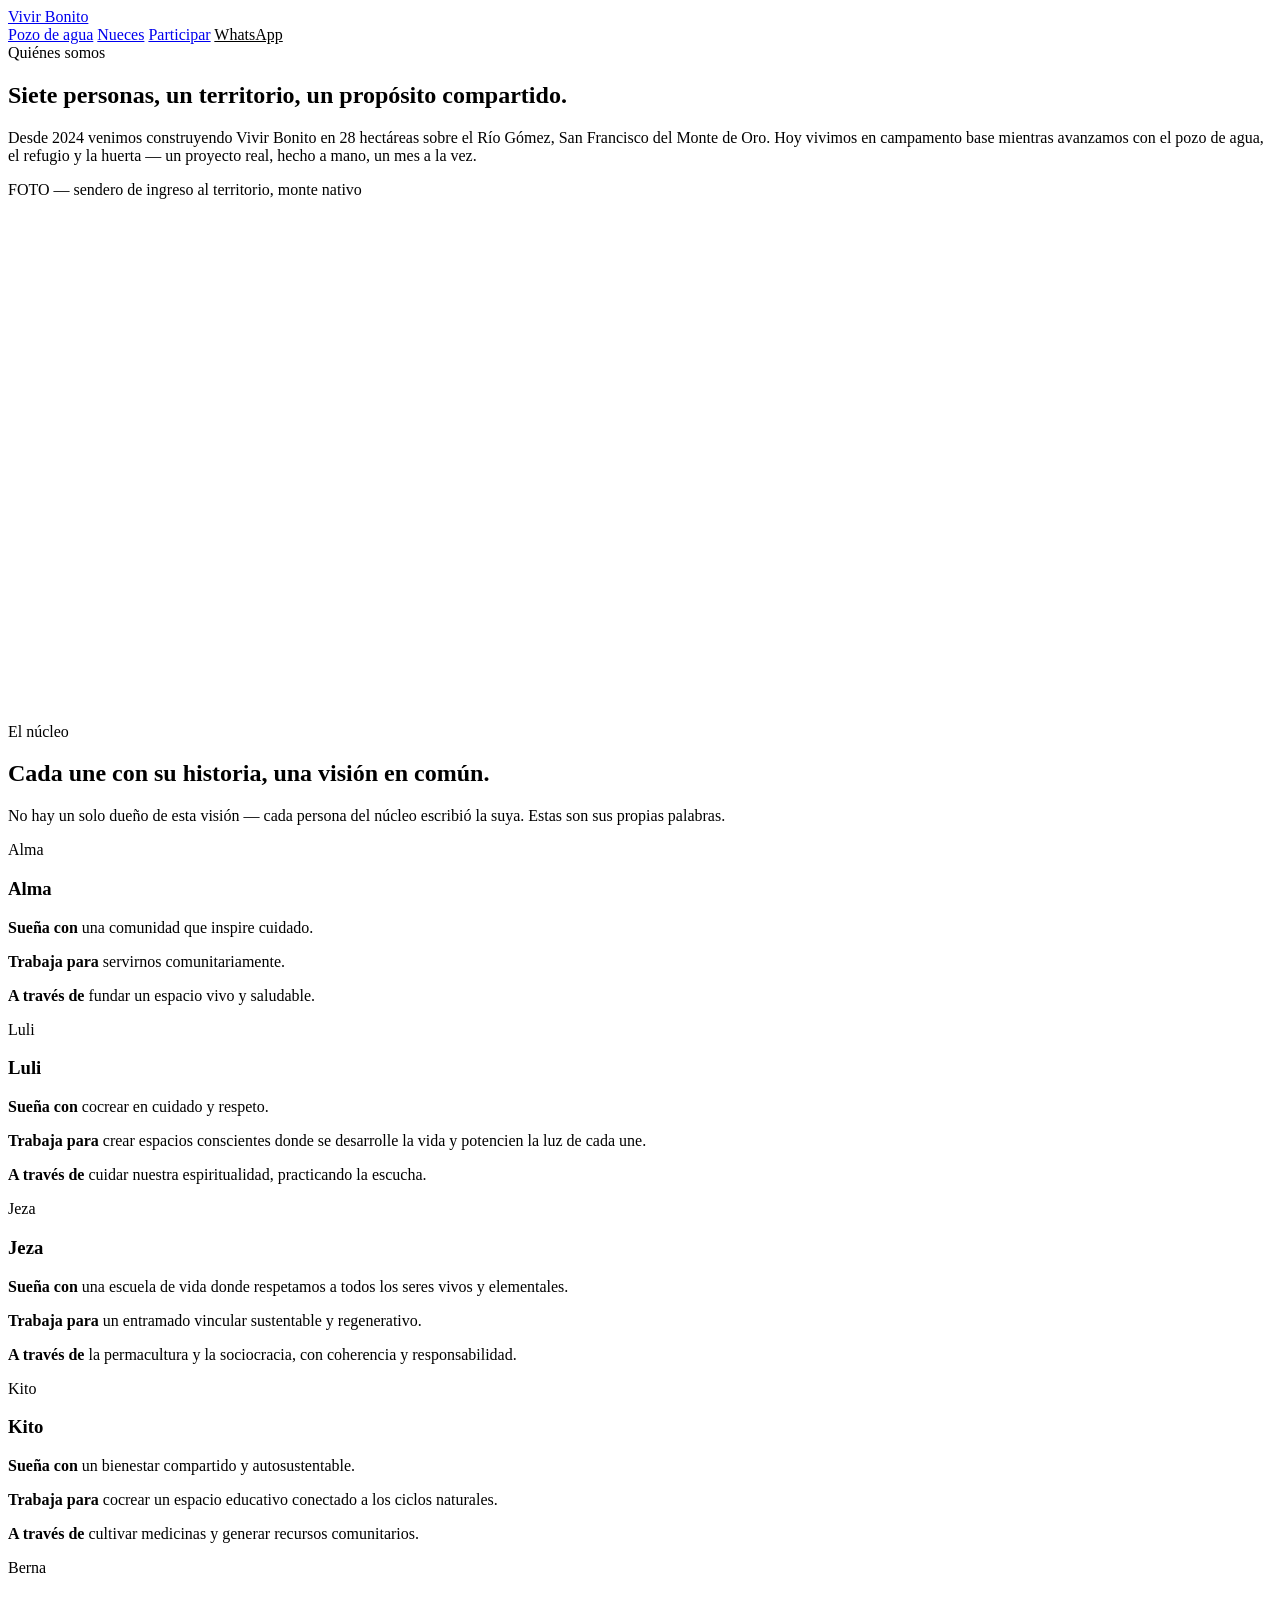
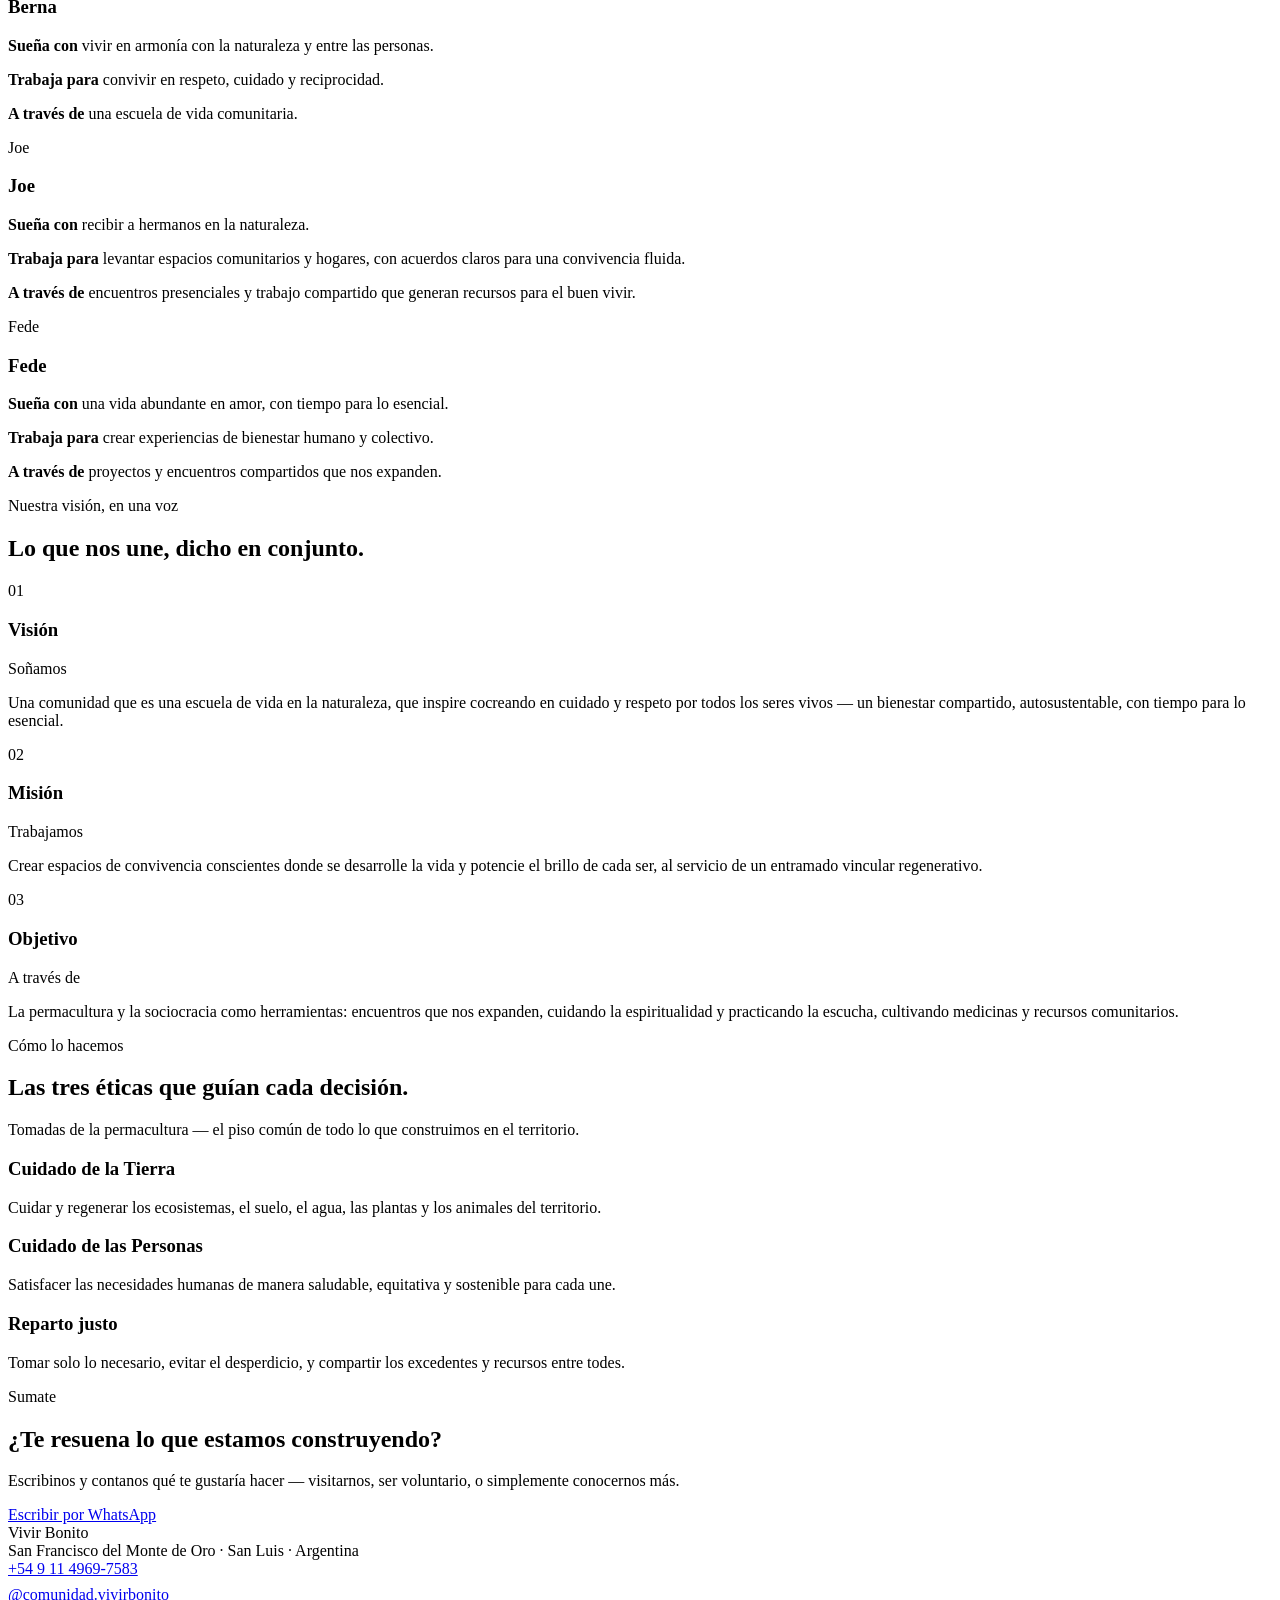
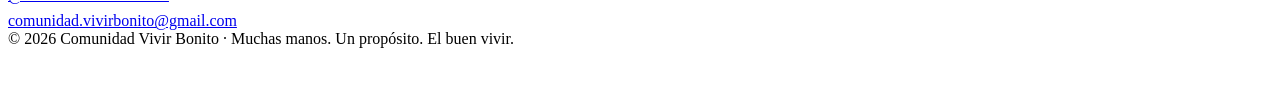
==== quienes-somos.html @ 7908ccd3 "Add files via upload" ====
<!DOCTYPE html>
<html lang="es">
<head>
<meta charset="UTF-8">
<meta name="viewport" content="width=device-width, initial-scale=1.0">
<title>Quiénes somos — Vivir Bonito</title>
<meta name="description" content="Siete personas construyendo Vivir Bonito desde 2024 en 28 hectáreas sobre el Río Gómez, San Luis. Conocé la historia, la ética y a cada une de los fundadores.">
<link rel="preconnect" href="https://fonts.googleapis.com">
<link rel="preconnect" href="https://fonts.gstatic.com" crossorigin>
<link href="https://fonts.googleapis.com/css2?family=Fraunces:ital,wght@0,400;0,500;0,600;1,400&family=Karla:wght@400;500;700&display=swap" rel="stylesheet">
<link rel="stylesheet" href="styles.css">
</head>
<body>

<header id="site-header" class="solid">
  <div class="wrap">
    <a href="index.html" class="logo">Vivir Bonito</a>
    <nav>
      <a href="index.html#pozo" class="nav-link-text">Pozo de agua</a>
      <a href="index.html#nueces" class="nav-link-text">Nueces</a>
      <a href="index.html#comunidad" class="nav-link-text">Participar</a>
      <a href="https://wa.me/5491149697583?text=Hola%2C%20quiero%20conocer%20m%C3%A1s%20sobre%20Vivir%20Bonito" target="_blank" rel="noopener" class="btn btn-outline" style="color:var(--brown-deep);border-color:var(--brown-deep);">WhatsApp</a>
    </nav>
  </div>
</header>

<section class="subhero">
  <div class="wrap">
    <span class="section-eyebrow">Quiénes somos</span>
    <h1>Siete personas, un territorio, un propósito compartido.</h1>
    <p class="lead">Desde 2024 venimos construyendo Vivir Bonito en 28 hectáreas sobre el Río Gómez, San Francisco del Monte de Oro. Hoy vivimos en campamento base mientras avanzamos con el pozo de agua, el refugio y la huerta — un proyecto real, hecho a mano, un mes a la vez.</p>
  </div>
</section>

<section>
  <div class="wrap">
    <div class="photo-slot reveal" style="aspect-ratio:21/9;margin-bottom:0;">
      <span class="photo-tag">FOTO — sendero de ingreso al territorio, monte nativo</span>
    </div>
  </div>
</section>

<section id="fundadores">
  <div class="wrap">
    <div class="section-head reveal">
      <span class="section-eyebrow">El núcleo</span>
      <h2>Cada une con su historia, una visión en común.</h2>
      <p>No hay un solo dueño de esta visión — cada persona del núcleo escribió la suya. Estas son sus propias palabras.</p>
    </div>
    <div class="founder-grid">
      <div class="founder-card reveal">
        <div class="founder-photo photo-slot" style="position:relative;"><span class="photo-tag">Alma</span></div>
        <div>
          <h3>Alma</h3>
          <p class="vmo"><b>Sueña con</b> una comunidad que inspire cuidado.</p>
          <p class="vmo"><b>Trabaja para</b> servirnos comunitariamente.</p>
          <p class="vmo"><b>A través de</b> fundar un espacio vivo y saludable.</p>
        </div>
      </div>
      <div class="founder-card reveal">
        <div class="founder-photo photo-slot" style="position:relative;"><span class="photo-tag">Luli</span></div>
        <div>
          <h3>Luli</h3>
          <p class="vmo"><b>Sueña con</b> cocrear en cuidado y respeto.</p>
          <p class="vmo"><b>Trabaja para</b> crear espacios conscientes donde se desarrolle la vida y potencien la luz de cada une.</p>
          <p class="vmo"><b>A través de</b> cuidar nuestra espiritualidad, practicando la escucha.</p>
        </div>
      </div>
      <div class="founder-card reveal">
        <div class="founder-photo photo-slot" style="position:relative;"><span class="photo-tag">Jeza</span></div>
        <div>
          <h3>Jeza</h3>
          <p class="vmo"><b>Sueña con</b> una escuela de vida donde respetamos a todos los seres vivos y elementales.</p>
          <p class="vmo"><b>Trabaja para</b> un entramado vincular sustentable y regenerativo.</p>
          <p class="vmo"><b>A través de</b> la permacultura y la sociocracia, con coherencia y responsabilidad.</p>
        </div>
      </div>
      <div class="founder-card reveal">
        <div class="founder-photo photo-slot" style="position:relative;"><span class="photo-tag">Kito</span></div>
        <div>
          <h3>Kito</h3>
          <p class="vmo"><b>Sueña con</b> un bienestar compartido y autosustentable.</p>
          <p class="vmo"><b>Trabaja para</b> cocrear un espacio educativo conectado a los ciclos naturales.</p>
          <p class="vmo"><b>A través de</b> cultivar medicinas y generar recursos comunitarios.</p>
        </div>
      </div>
      <div class="founder-card reveal">
        <div class="founder-photo photo-slot" style="position:relative;"><span class="photo-tag">Berna</span></div>
        <div>
          <h3>Berna</h3>
          <p class="vmo"><b>Sueña con</b> vivir en armonía con la naturaleza y entre las personas.</p>
          <p class="vmo"><b>Trabaja para</b> convivir en respeto, cuidado y reciprocidad.</p>
          <p class="vmo"><b>A través de</b> una escuela de vida comunitaria.</p>
        </div>
      </div>
      <div class="founder-card reveal">
        <div class="founder-photo photo-slot" style="position:relative;"><span class="photo-tag">Joe</span></div>
        <div>
          <h3>Joe</h3>
          <p class="vmo"><b>Sueña con</b> recibir a hermanos en la naturaleza.</p>
          <p class="vmo"><b>Trabaja para</b> levantar espacios comunitarios y hogares, con acuerdos claros para una convivencia fluida.</p>
          <p class="vmo"><b>A través de</b> encuentros presenciales y trabajo compartido que generan recursos para el buen vivir.</p>
        </div>
      </div>
      <div class="founder-card reveal">
        <div class="founder-photo photo-slot" style="position:relative;"><span class="photo-tag">Fede</span></div>
        <div>
          <h3>Fede</h3>
          <p class="vmo"><b>Sueña con</b> una vida abundante en amor, con tiempo para lo esencial.</p>
          <p class="vmo"><b>Trabaja para</b> crear experiencias de bienestar humano y colectivo.</p>
          <p class="vmo"><b>A través de</b> proyectos y encuentros compartidos que nos expanden.</p>
        </div>
      </div>
    </div>
  </div>
</section>

<section style="background:var(--cream-2);">
  <div class="wrap">
    <div class="section-head reveal">
      <span class="section-eyebrow">Nuestra visión, en una voz</span>
      <h2>Lo que nos une, dicho en conjunto.</h2>
    </div>
    <div class="trio-grid">
      <div class="trio-item reveal">
        <span class="num">01</span>
        <h3>Visión</h3>
        <span class="keyword">Soñamos</span>
        <p>Una comunidad que es una escuela de vida en la naturaleza, que inspire cocreando en cuidado y respeto por todos los seres vivos — un bienestar compartido, autosustentable, con tiempo para lo esencial.</p>
      </div>
      <div class="trio-item reveal">
        <span class="num">02</span>
        <h3>Misión</h3>
        <span class="keyword">Trabajamos</span>
        <p>Crear espacios de convivencia conscientes donde se desarrolle la vida y potencie el brillo de cada ser, al servicio de un entramado vincular regenerativo.</p>
      </div>
      <div class="trio-item reveal">
        <span class="num">03</span>
        <h3>Objetivo</h3>
        <span class="keyword">A través de</span>
        <p>La permacultura y la sociocracia como herramientas: encuentros que nos expanden, cuidando la espiritualidad y practicando la escucha, cultivando medicinas y recursos comunitarios.</p>
      </div>
    </div>
  </div>
</section>

<section id="etica">
  <div class="wrap">
    <div class="section-head reveal">
      <span class="section-eyebrow">Cómo lo hacemos</span>
      <h2>Las tres éticas que guían cada decisión.</h2>
      <p>Tomadas de la permacultura — el piso común de todo lo que construimos en el territorio.</p>
    </div>
    <div class="ethics-grid">
      <div class="ethics-card reveal">
        <h3>Cuidado de la Tierra</h3>
        <p>Cuidar y regenerar los ecosistemas, el suelo, el agua, las plantas y los animales del territorio.</p>
      </div>
      <div class="ethics-card reveal">
        <h3>Cuidado de las Personas</h3>
        <p>Satisfacer las necesidades humanas de manera saludable, equitativa y sostenible para cada une.</p>
      </div>
      <div class="ethics-card reveal">
        <h3>Reparto justo</h3>
        <p>Tomar solo lo necesario, evitar el desperdicio, y compartir los excedentes y recursos entre todes.</p>
      </div>
    </div>
  </div>
</section>

<section class="participar">
  <div class="wrap">
    <div class="section-head reveal">
      <span class="section-eyebrow">Sumate</span>
      <h2>¿Te resuena lo que estamos construyendo?</h2>
      <p>Escribinos y contanos qué te gustaría hacer — visitarnos, ser voluntario, o simplemente conocernos más.</p>
    </div>
    <a href="https://wa.me/5491149697583?text=Hola%2C%20le%C3%AD%20sobre%20Vivir%20Bonito%20y%20quiero%20conocer%20m%C3%A1s" target="_blank" rel="noopener" class="btn btn-sol reveal">Escribir por WhatsApp</a>
  </div>
</section>

<footer>
  <div class="wrap">
    <div class="foot-grid">
      <div>
        <div class="foot-logo">Vivir Bonito</div>
        <div>San Francisco del Monte de Oro · San Luis · Argentina</div>
      </div>
      <div style="display:flex;flex-direction:column;gap:8px;">
        <a href="https://wa.me/5491149697583" target="_blank" rel="noopener">+54 9 11 4969-7583</a>
        <a href="https://www.instagram.com/comunidad.vivirbonito/" target="_blank" rel="noopener">@comunidad.vivirbonito</a>
        <a href="mailto:comunidad.vivirbonito@gmail.com">comunidad.vivirbonito@gmail.com</a>
      </div>
    </div>
    <div class="foot-bottom">© 2026 Comunidad Vivir Bonito · Muchas manos. Un propósito. El buen vivir.</div>
  </div>
</footer>

<a class="wa-float" href="https://wa.me/5491149697583?text=Hola%2C%20quiero%20conocer%20m%C3%A1s%20sobre%20Vivir%20Bonito" target="_blank" rel="noopener" aria-label="Escribir por WhatsApp">
  <svg width="28" height="28" viewBox="0 0 24 24" fill="#fff"><path d="M12 2a10 10 0 0 0-8.6 15.1L2 22l5.1-1.3A10 10 0 1 0 12 2Zm5.4 14.1c-.2.6-1.3 1.2-1.8 1.2-.5.1-1 .2-3.4-.7-2.9-1.1-4.7-4-4.9-4.2-.1-.2-1.1-1.5-1.1-2.9s.7-2 1-2.3c.2-.3.5-.3.7-.3h.5c.2 0 .4 0 .6.5l.9 2.1c.1.2.1.4 0 .6l-.4.6-.5.5c-.1.1-.3.3-.1.6.2.3.8 1.3 1.7 2.1 1.2 1.1 2.2 1.4 2.5 1.5.3.1.5.1.7-.1l1-1.2c.2-.3.4-.2.7-.1l2.1 1c.3.1.5.2.6.3 0 .1 0 .7-.2 1.3Z"/></svg>
</a>

<script>
  const revealEls = document.querySelectorAll('.reveal');
  const io = new IntersectionObserver((entries) => {
    entries.forEach((entry, i) => {
      if (entry.isIntersecting) {
        setTimeout(() => entry.target.classList.add('in'), i * 60);
        io.unobserve(entry.target);
      }
    });
  }, { threshold: 0.15 });
  revealEls.forEach(el => io.observe(el));
</script>

</body>
</html>
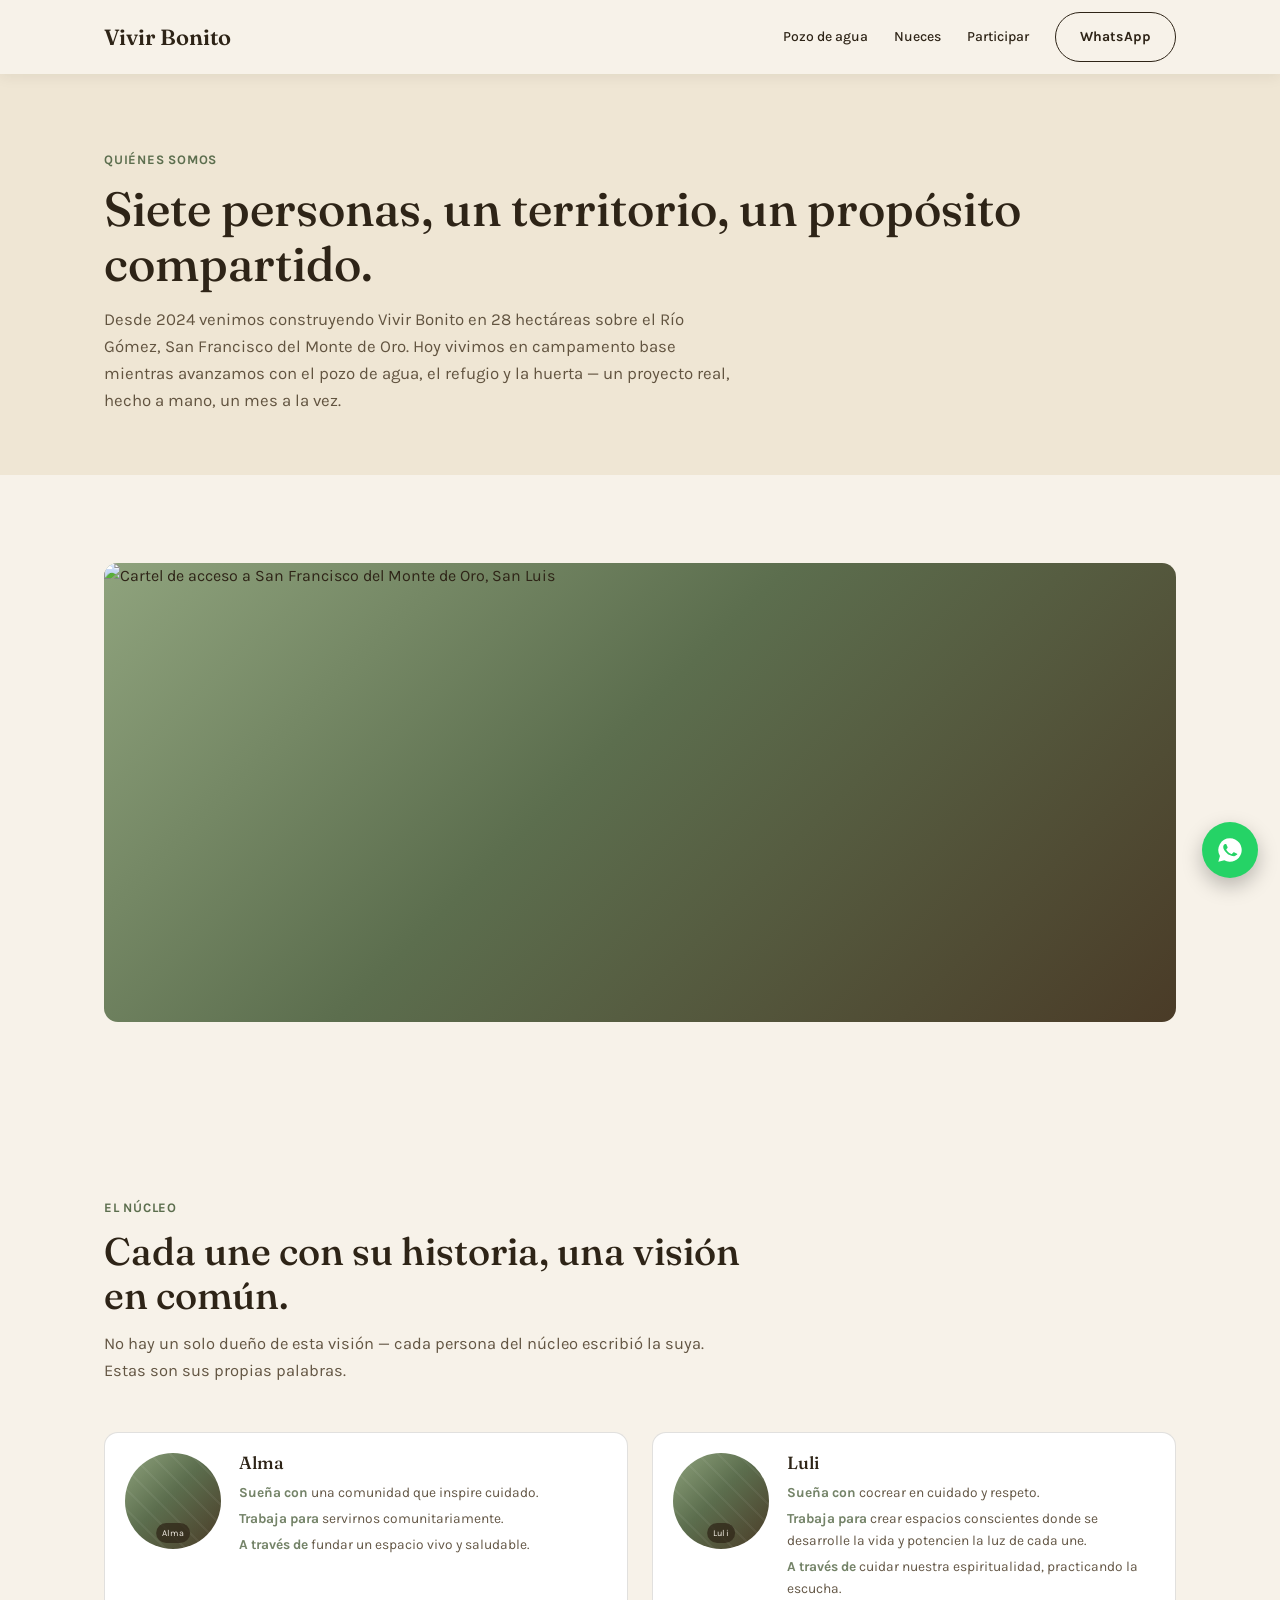
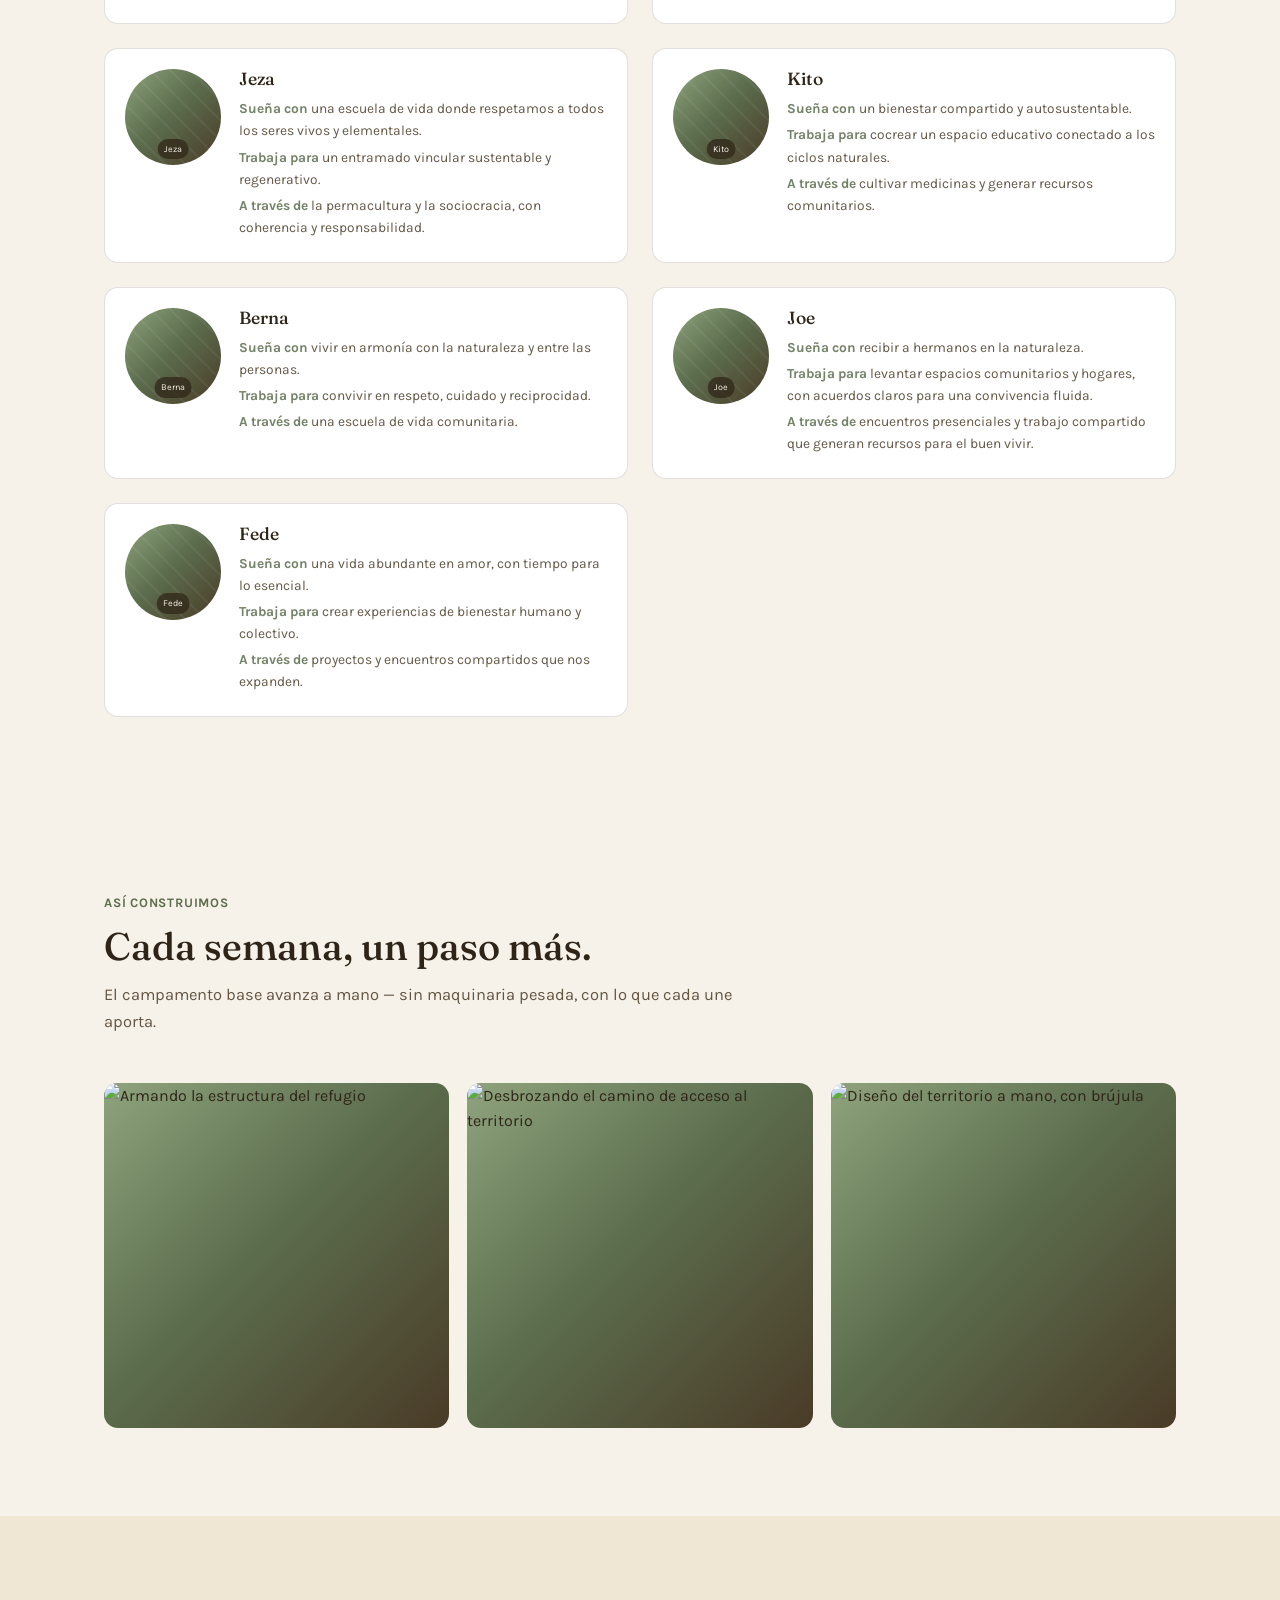
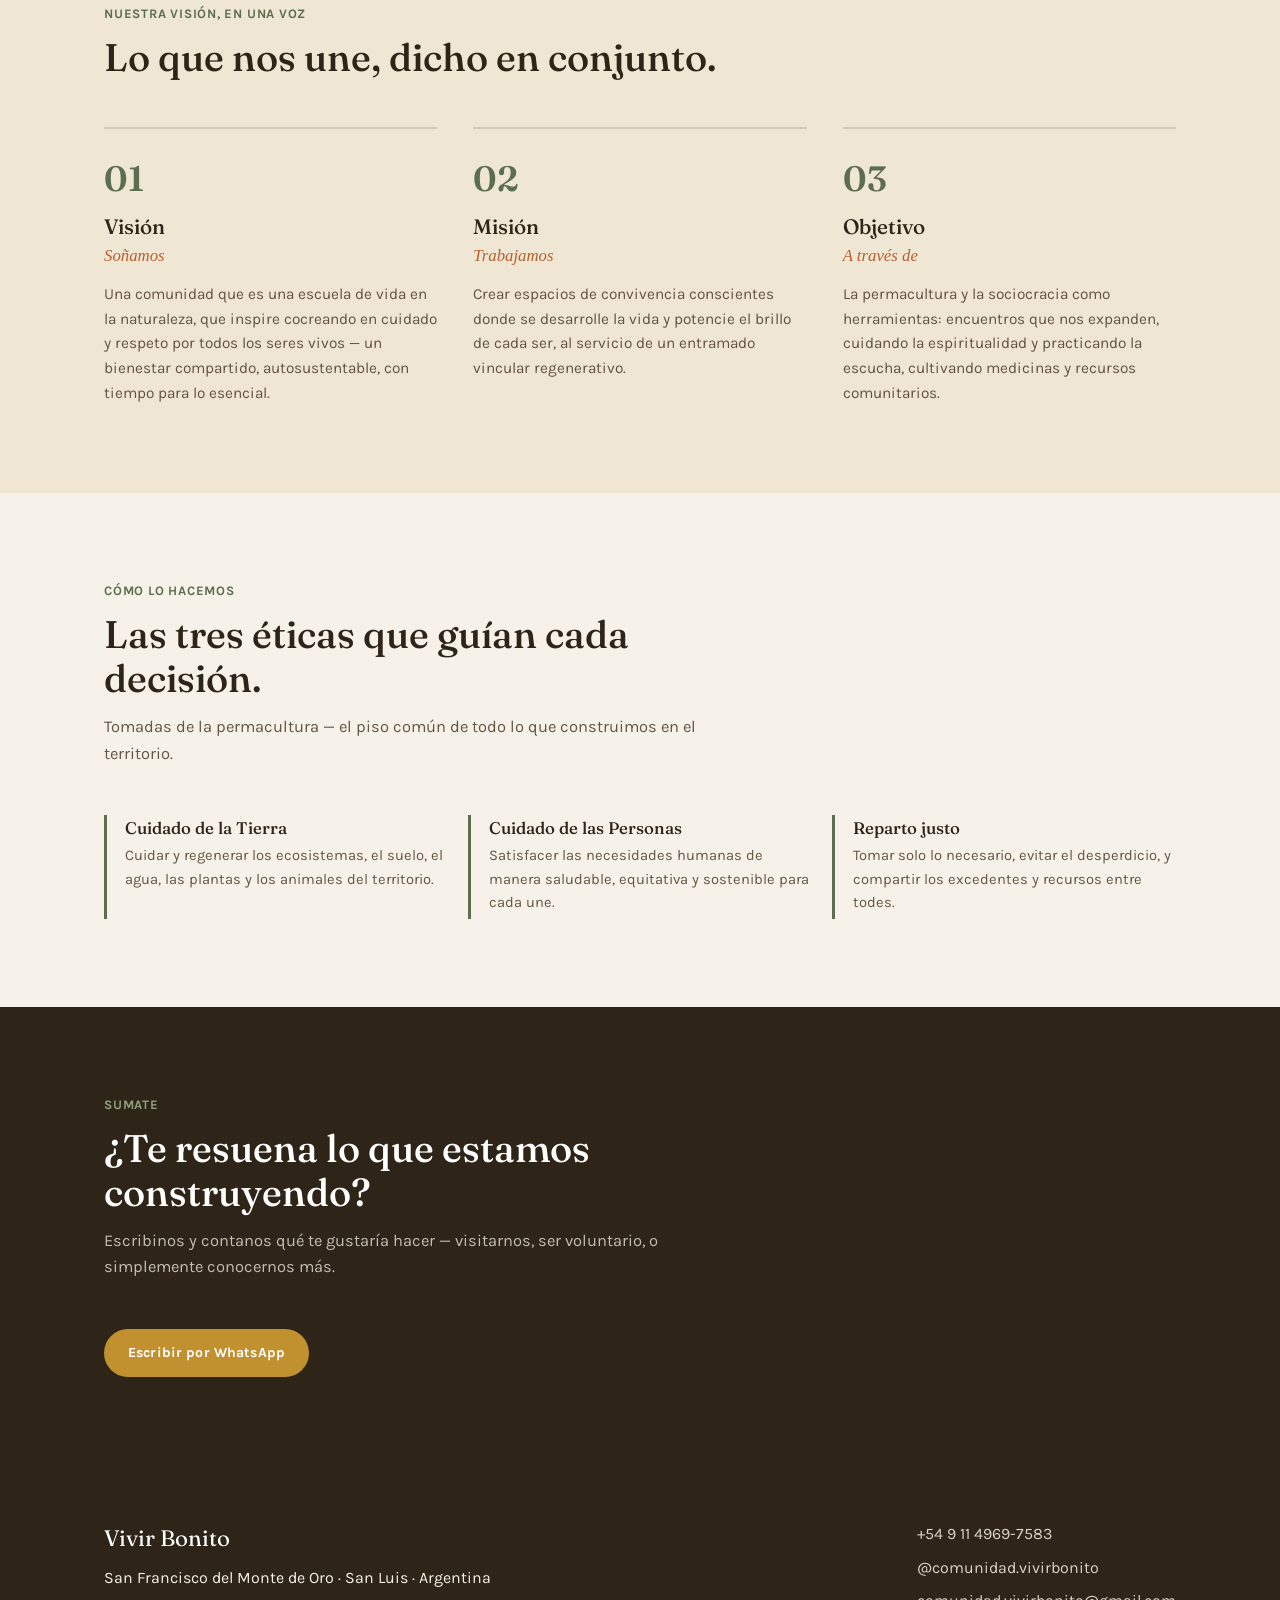
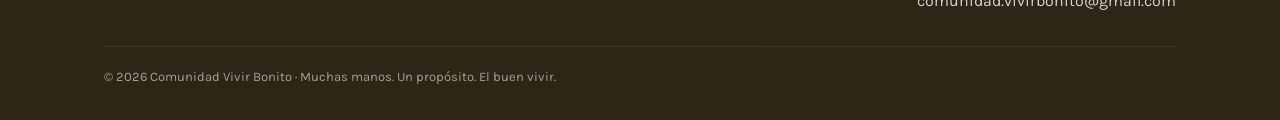
==== commit 2ec574f3: "Add files via upload" ====
--- a/quienes-somos.html
+++ b/quienes-somos.html
@@ -34,8 +34,8 @@
 
 <section>
   <div class="wrap">
-    <div class="photo-slot reveal" style="aspect-ratio:21/9;margin-bottom:0;">
-      <span class="photo-tag">FOTO — sendero de ingreso al territorio, monte nativo</span>
+    <div class="photo-slot filled reveal" style="aspect-ratio:21/9;margin-bottom:0;">
+      <img src="https://res.cloudinary.com/rexsyexh/image/upload/f_auto,q_auto,w_1600/v1786999591/1772241876231_fo9xnv.jpg" alt="Cartel de acceso a San Francisco del Monte de Oro, San Luis">
     </div>
   </div>
 </section>
@@ -111,6 +111,21 @@
           <p class="vmo"><b>A través de</b> proyectos y encuentros compartidos que nos expanden.</p>
         </div>
       </div>
+    </div>
+  </div>
+</section>
+
+<section>
+  <div class="wrap">
+    <div class="section-head reveal">
+      <span class="section-eyebrow">Así construimos</span>
+      <h2>Cada semana, un paso más.</h2>
+      <p>El campamento base avanza a mano — sin maquinaria pesada, con lo que cada une aporta.</p>
+    </div>
+    <div class="galeria-grid">
+      <div class="photo-slot filled reveal"><img src="https://res.cloudinary.com/rexsyexh/image/upload/f_auto,q_auto,w_700/v1786999589/IMG_9527_ntevwc.heic" alt="Armando la estructura del refugio"></div>
+      <div class="photo-slot filled reveal"><img src="https://res.cloudinary.com/rexsyexh/image/upload/f_auto,q_auto,w_700/v1786999606/IMG_9747_afukws.heic" alt="Desbrozando el camino de acceso al territorio"></div>
+      <div class="photo-slot filled reveal"><img src="https://res.cloudinary.com/rexsyexh/image/upload/f_auto,q_auto,w_700/v1786999586/1772241535528_xmih4l.jpg" alt="Diseño del territorio a mano, con brújula"></div>
     </div>
   </div>
 </section>
--- a/styles.css
+++ b/styles.css
@@ -0,0 +1,247 @@
+:root{
+  --cream:#F7F2E9;
+  --cream-2:#EFE6D4;
+  --brown-deep:#2E2417;
+  --brown:#4A3B27;
+  --sage:#5C6E4E;
+  --sage-light:#8FA37D;
+  --gold:#C1902F;
+  --terracota:#B5622F;
+  --water:#3E7C8C;
+  --line:rgba(46,36,23,0.14);
+  --radius:14px;
+  --shadow:0 12px 30px rgba(46,36,23,0.12);
+  --ease:cubic-bezier(.22,.61,.36,1);
+}
+*{box-sizing:border-box;margin:0;padding:0;}
+html{scroll-behavior:smooth;}
+body{
+  font-family:'Karla',sans-serif;
+  color:var(--brown-deep);
+  background:var(--cream);
+  line-height:1.6;
+  font-size:16px;
+  -webkit-font-smoothing:antialiased;
+  overflow-x:hidden;
+}
+h1,h2,h3,.display{font-family:'Fraunces',serif;font-weight:500;line-height:1.15;color:var(--brown-deep);}
+a{color:inherit;text-decoration:none;}
+img{max-width:100%;display:block;}
+.wrap{max-width:1120px;margin:0 auto;padding:0 24px;}
+section{padding:88px 0;}
+@media(max-width:640px){section{padding:56px 0;}}
+
+/* placeholders de foto — reemplazar por <img> real de Cloudinary cuando lleguen las fotos */
+.photo-slot{
+  position:relative;
+  border-radius:var(--radius);
+  overflow:hidden;
+  background:linear-gradient(135deg,#8FA37D 0%,#5C6E4E 45%,#4A3B27 100%);
+  display:flex;align-items:flex-end;
+}
+.photo-slot::before{
+  content:"";position:absolute;inset:0;
+  background:repeating-linear-gradient(45deg,rgba(255,255,255,0.05) 0 2px,transparent 2px 14px);
+}
+.photo-tag{
+  position:relative;margin:14px;padding:6px 12px;
+  background:rgba(46,36,23,0.72);color:var(--cream);
+  font-size:12px;font-family:'Karla',sans-serif;letter-spacing:.02em;
+  border-radius:999px;
+}
+.photo-slot.filled::before{display:none;}
+.photo-slot img{position:absolute;inset:0;width:100%;height:100%;object-fit:cover;}
+
+/* nav */
+header{
+  position:fixed;top:0;left:0;right:0;z-index:100;
+  padding:18px 0;
+  background:linear-gradient(to bottom, rgba(46,36,23,0.55), transparent);
+  transition:background .3s var(--ease),padding .3s var(--ease);
+}
+header.scrolled,header.solid{background:var(--cream);box-shadow:0 2px 14px rgba(46,36,23,0.08);padding:12px 0;}
+header .wrap{display:flex;align-items:center;justify-content:space-between;}
+.logo{font-family:'Fraunces',serif;font-size:22px;font-weight:600;color:#fff;transition:color .3s;}
+header.scrolled .logo,header.solid .logo{color:var(--brown-deep);}
+nav{display:flex;gap:26px;align-items:center;}
+nav a{font-size:14px;font-weight:500;color:#fff;transition:color .3s,opacity .2s;}
+header.scrolled nav a,header.solid nav a{color:var(--brown-deep);}
+nav a:hover{opacity:.7;}
+@media(max-width:820px){nav a.nav-link-text{display:none;}}
+.btn{
+  display:inline-flex;align-items:center;gap:8px;
+  padding:13px 24px;border-radius:999px;
+  font-size:14px;font-weight:700;letter-spacing:.01em;
+  transition:transform .2s var(--ease),box-shadow .2s var(--ease);
+  min-height:44px;
+}
+.btn:hover{transform:translateY(-2px);box-shadow:0 8px 18px rgba(46,36,23,0.18);}
+.btn:active{transform:translateY(0);}
+.btn-sol{background:var(--gold);color:#fff;}
+.btn-agua{background:var(--water);color:#fff;}
+.btn-outline{background:transparent;border:1.5px solid currentColor;}
+.btn-outline-light{color:#fff;}
+header.scrolled .btn-outline-light,header.solid .btn-outline-light{color:var(--brown-deep);}
+.btn-sm{padding:10px 18px;font-size:13px;min-height:38px;}
+
+/* hero (home, full-bleed) */
+.hero{min-height:92vh;position:relative;display:flex;align-items:flex-end;padding-bottom:64px;}
+.hero .photo-slot{position:absolute;inset:0;border-radius:0;}
+.hero .photo-slot::after{
+  content:"";position:absolute;inset:0;
+  background:linear-gradient(to top, rgba(20,16,10,0.8) 0%, rgba(20,16,10,0.4) 45%, rgba(20,16,10,0.28) 100%);
+}
+.hero-content{position:relative;z-index:2;color:#fff;max-width:700px;}
+.eyebrow{
+  display:inline-flex;align-items:center;gap:8px;
+  font-size:13px;font-weight:700;letter-spacing:.05em;text-transform:uppercase;
+  background:rgba(255,255,255,0.14);backdrop-filter:blur(6px);
+  padding:8px 16px;border-radius:999px;margin-bottom:22px;
+}
+.eyebrow .dot{width:7px;height:7px;border-radius:50%;background:var(--sage-light);animation:pulse 2s ease-in-out infinite;}
+@keyframes pulse{0%,100%{opacity:1;}50%{opacity:.35;}}
+@media(prefers-reduced-motion:reduce){.eyebrow .dot{animation:none;}}
+.hero h1{font-size:clamp(2.2rem,5vw,3.6rem);margin-bottom:18px;}
+.hero p.lead{font-size:clamp(1rem,1.6vw,1.2rem);opacity:.92;max-width:560px;margin-bottom:32px;}
+.hero-ctas{display:flex;gap:14px;flex-wrap:wrap;}
+
+/* subhero (subpáginas, sin full-bleed) */
+.subhero{padding:150px 0 60px;background:var(--cream-2);}
+.subhero .section-eyebrow{color:var(--sage);}
+.subhero h1{font-size:clamp(2rem,4.2vw,3rem);margin-bottom:16px;}
+.subhero p.lead{max-width:640px;color:var(--brown);opacity:.85;font-size:1.05rem;}
+
+/* status band */
+.status-band{display:grid;grid-template-columns:repeat(3,1fr);gap:16px;}
+@media(max-width:760px){.status-band{grid-template-columns:1fr;}}
+.status-card{
+  background:#fff;border:1px solid var(--line);border-radius:var(--radius);
+  padding:22px 22px 20px;transition:transform .2s var(--ease),box-shadow .2s var(--ease);
+}
+.status-card:hover{transform:translateY(-3px);box-shadow:var(--shadow);}
+.status-top{display:flex;align-items:center;gap:8px;margin-bottom:10px;}
+.status-dot{width:9px;height:9px;border-radius:50%;flex-shrink:0;}
+.status-dot.on{background:var(--sage);}
+.status-dot.camp{background:var(--gold);}
+.status-dot.build{background:var(--terracota);}
+.status-label{font-size:12px;font-weight:700;letter-spacing:.04em;text-transform:uppercase;color:var(--brown);opacity:.7;}
+.status-card h3{font-size:1.15rem;margin-bottom:6px;}
+.status-card p{font-size:.92rem;color:var(--brown);opacity:.8;margin-bottom:12px;}
+.status-card a.link{font-size:.85rem;font-weight:700;color:var(--sage);}
+
+/* section head */
+.section-head{max-width:640px;margin-bottom:48px;}
+.section-eyebrow{font-size:13px;font-weight:700;letter-spacing:.06em;text-transform:uppercase;color:var(--sage);margin-bottom:10px;display:block;}
+.section-head h2{font-size:clamp(1.7rem,3.2vw,2.4rem);}
+.section-head p{color:var(--brown);opacity:.85;margin-top:14px;font-size:1.03rem;}
+
+/* filosofía / éticas grid (3 cols numeradas) */
+.trio-grid{display:grid;grid-template-columns:repeat(3,1fr);gap:36px;}
+@media(max-width:800px){.trio-grid{grid-template-columns:1fr;gap:32px;}}
+.trio-item{border-top:2px solid var(--line);padding-top:22px;}
+.trio-item .num{font-family:'Fraunces',serif;font-size:2.2rem;font-weight:600;color:var(--sage);display:block;margin-bottom:8px;}
+.trio-item h3{font-size:1.3rem;margin-bottom:4px;}
+.trio-item .keyword{font-family:'Fraunces',serif;font-style:italic;color:var(--terracota);font-size:1.05rem;margin-bottom:12px;display:block;}
+.trio-item p{color:var(--brown);opacity:.85;font-size:.96rem;}
+
+/* pozo de agua */
+.pozo{background:linear-gradient(180deg,var(--water) 0%,#2E5B67 100%);color:#fff;}
+.pozo .section-eyebrow{color:#BFE0E6;}
+.pozo .section-head h2{color:#fff;}
+.pozo .section-head p{color:#fff;opacity:.85;}
+.pozo-grid{display:grid;grid-template-columns:1fr 1fr;gap:48px;align-items:center;}
+@media(max-width:800px){.pozo-grid{grid-template-columns:1fr;gap:32px;}}
+.pozo-facts{display:flex;gap:26px;margin:24px 0 28px;flex-wrap:wrap;}
+.pozo-fact strong{display:block;font-family:'Fraunces',serif;font-size:1.5rem;}
+.pozo-fact span{font-size:12px;opacity:.8;}
+
+/* nueces */
+.nueces{background:var(--cream-2);}
+.nueces-grid{display:grid;grid-template-columns:1fr 1fr;gap:56px;align-items:center;margin-bottom:48px;}
+@media(max-width:800px){.nueces-grid{grid-template-columns:1fr;gap:32px;}}
+.nueces-photo{aspect-ratio:4/5;position:relative;}
+.stamp{position:absolute;top:16px;right:16px;width:92px;height:92px;animation:spin 24s linear infinite;}
+@media(prefers-reduced-motion:reduce){.stamp{animation:none;}}
+@keyframes spin{to{transform:rotate(360deg);}}
+.nueces h2{font-size:clamp(1.7rem,3.4vw,2.5rem);margin-bottom:16px;}
+.nueces p.desc{color:var(--brown);font-size:1.02rem;margin-bottom:22px;opacity:.9;}
+.nueces-price{display:inline-flex;align-items:baseline;gap:8px;background:var(--brown-deep);color:var(--cream);padding:10px 18px;border-radius:999px;margin-bottom:8px;}
+.nueces-price strong{font-family:'Fraunces',serif;font-size:1.3rem;}
+.nueces-price span{font-size:12px;opacity:.75;}
+.nueces-note{font-size:.85rem;color:var(--brown);opacity:.75;margin-top:6px;}
+
+.delivery-grid{display:grid;grid-template-columns:repeat(3,1fr);gap:18px;}
+@media(max-width:800px){.delivery-grid{grid-template-columns:1fr;}}
+.delivery-card{background:#fff;border:1px solid var(--line);border-radius:var(--radius);padding:24px;}
+.delivery-zone{font-size:12px;font-weight:700;letter-spacing:.04em;text-transform:uppercase;color:var(--terracota);margin-bottom:6px;display:block;}
+.delivery-card h3{font-size:1.2rem;margin-bottom:2px;}
+.delivery-card .who{font-size:.85rem;color:var(--brown);opacity:.7;margin-bottom:16px;}
+.delivery-moto{text-align:center;margin-top:20px;font-size:.9rem;color:var(--brown);opacity:.8;}
+
+/* founders (quienes somos) */
+.founder-grid{display:grid;grid-template-columns:repeat(2,1fr);gap:24px;}
+@media(max-width:700px){.founder-grid{grid-template-columns:1fr;}}
+.founder-card{display:grid;grid-template-columns:96px 1fr;gap:18px;background:#fff;border:1px solid var(--line);border-radius:var(--radius);padding:20px;}
+.founder-photo{width:96px;height:96px;border-radius:50%;}
+.founder-photo .photo-tag{margin:0;font-size:9px;padding:3px 6px;position:absolute;bottom:6px;left:50%;transform:translateX(-50%);white-space:nowrap;}
+.founder-card h3{font-size:1.1rem;margin-bottom:8px;}
+.founder-card .vmo{font-size:.86rem;color:var(--brown);opacity:.85;margin-bottom:4px;}
+.founder-card .vmo b{color:var(--sage);font-weight:700;}
+
+/* participar */
+.participar{background:var(--brown-deep);color:var(--cream);}
+.participar .section-eyebrow{color:var(--sage-light);}
+.participar .section-head h2{color:#fff;}
+.participar .section-head p{color:var(--cream);opacity:.75;}
+.participar-grid{display:grid;grid-template-columns:1fr 1fr;gap:28px;}
+@media(max-width:760px){.participar-grid{grid-template-columns:1fr;}}
+.participar-card{background:rgba(255,255,255,0.05);border:1px solid rgba(255,255,255,0.12);border-radius:var(--radius);padding:32px;}
+.participar-card h3{color:#fff;font-size:1.3rem;margin-bottom:12px;}
+.participar-card p{opacity:.78;margin-bottom:20px;font-size:.98rem;}
+
+/* teaser (quienes somos desde home) */
+.teaser{display:grid;grid-template-columns:1fr 1fr;gap:48px;align-items:center;}
+@media(max-width:800px){.teaser{grid-template-columns:1fr;gap:28px;}}
+.teaser-photo{aspect-ratio:4/3;}
+
+/* galería */
+.galeria-grid{display:grid;grid-template-columns:repeat(3,1fr);gap:18px;}
+@media(max-width:760px){.galeria-grid{grid-template-columns:repeat(2,1fr);}}
+.galeria-grid .photo-slot{aspect-ratio:1/1;}
+.galeria-grid .photo-tag{font-size:11px;}
+.galeria-more{margin-top:28px;text-align:center;color:var(--brown);opacity:.75;font-size:14px;}
+
+/* ética grid (quienes somos) */
+.ethics-grid{display:grid;grid-template-columns:repeat(3,1fr);gap:20px;}
+@media(max-width:760px){.ethics-grid{grid-template-columns:1fr;}}
+.ethics-card{border-left:3px solid var(--sage);padding:4px 0 4px 18px;}
+.ethics-card h3{font-size:1.05rem;margin-bottom:6px;}
+.ethics-card p{font-size:.92rem;color:var(--brown);opacity:.85;}
+
+/* próximamente */
+.proximamente{text-align:center;padding:36px 24px;border:1.5px dashed var(--line);border-radius:var(--radius);max-width:640px;margin:0 auto;}
+.proximamente p{color:var(--brown);opacity:.8;font-size:.95rem;}
+.proximamente strong{color:var(--sage);}
+
+/* footer */
+footer{background:var(--brown-deep);color:var(--cream);padding:56px 0 32px;}
+.foot-grid{display:flex;justify-content:space-between;flex-wrap:wrap;gap:24px;margin-bottom:32px;}
+.foot-logo{font-family:'Fraunces',serif;font-size:1.4rem;margin-bottom:8px;color:#fff;}
+.foot-grid a{opacity:.85;}
+.foot-grid a:hover{opacity:1;}
+.foot-bottom{border-top:1px solid rgba(255,255,255,0.12);padding-top:20px;font-size:13px;opacity:.6;}
+
+/* whatsapp float */
+.wa-float{
+  position:fixed;bottom:22px;right:22px;z-index:90;
+  width:56px;height:56px;border-radius:50%;
+  background:#25D366;display:flex;align-items:center;justify-content:center;
+  box-shadow:0 8px 20px rgba(0,0,0,0.25);
+  transition:transform .2s var(--ease);
+}
+.wa-float:hover{transform:scale(1.08);}
+
+/* scroll reveal */
+.reveal{opacity:0;transform:translateY(18px);transition:opacity .5s var(--ease),transform .5s var(--ease);}
+.reveal.in{opacity:1;transform:translateY(0);}
+@media(prefers-reduced-motion:reduce){.reveal{opacity:1;transform:none;transition:none;}}
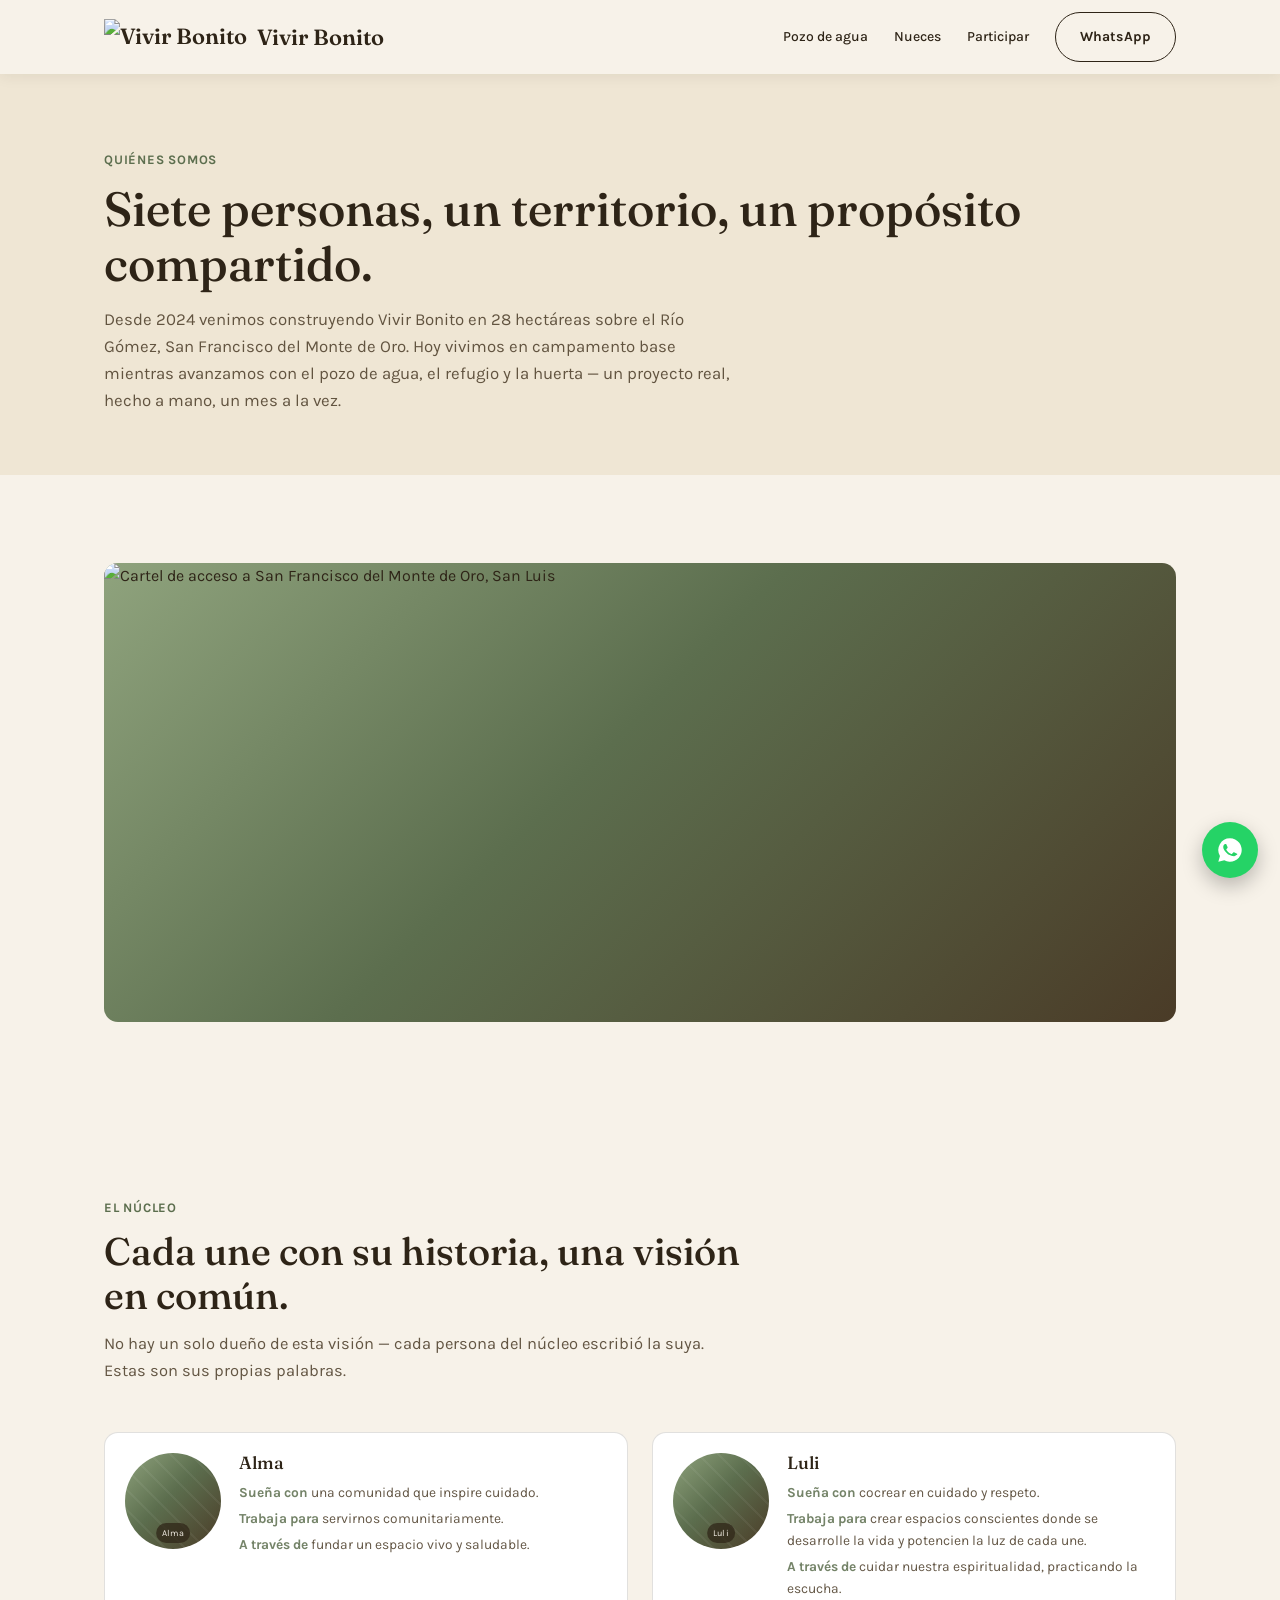
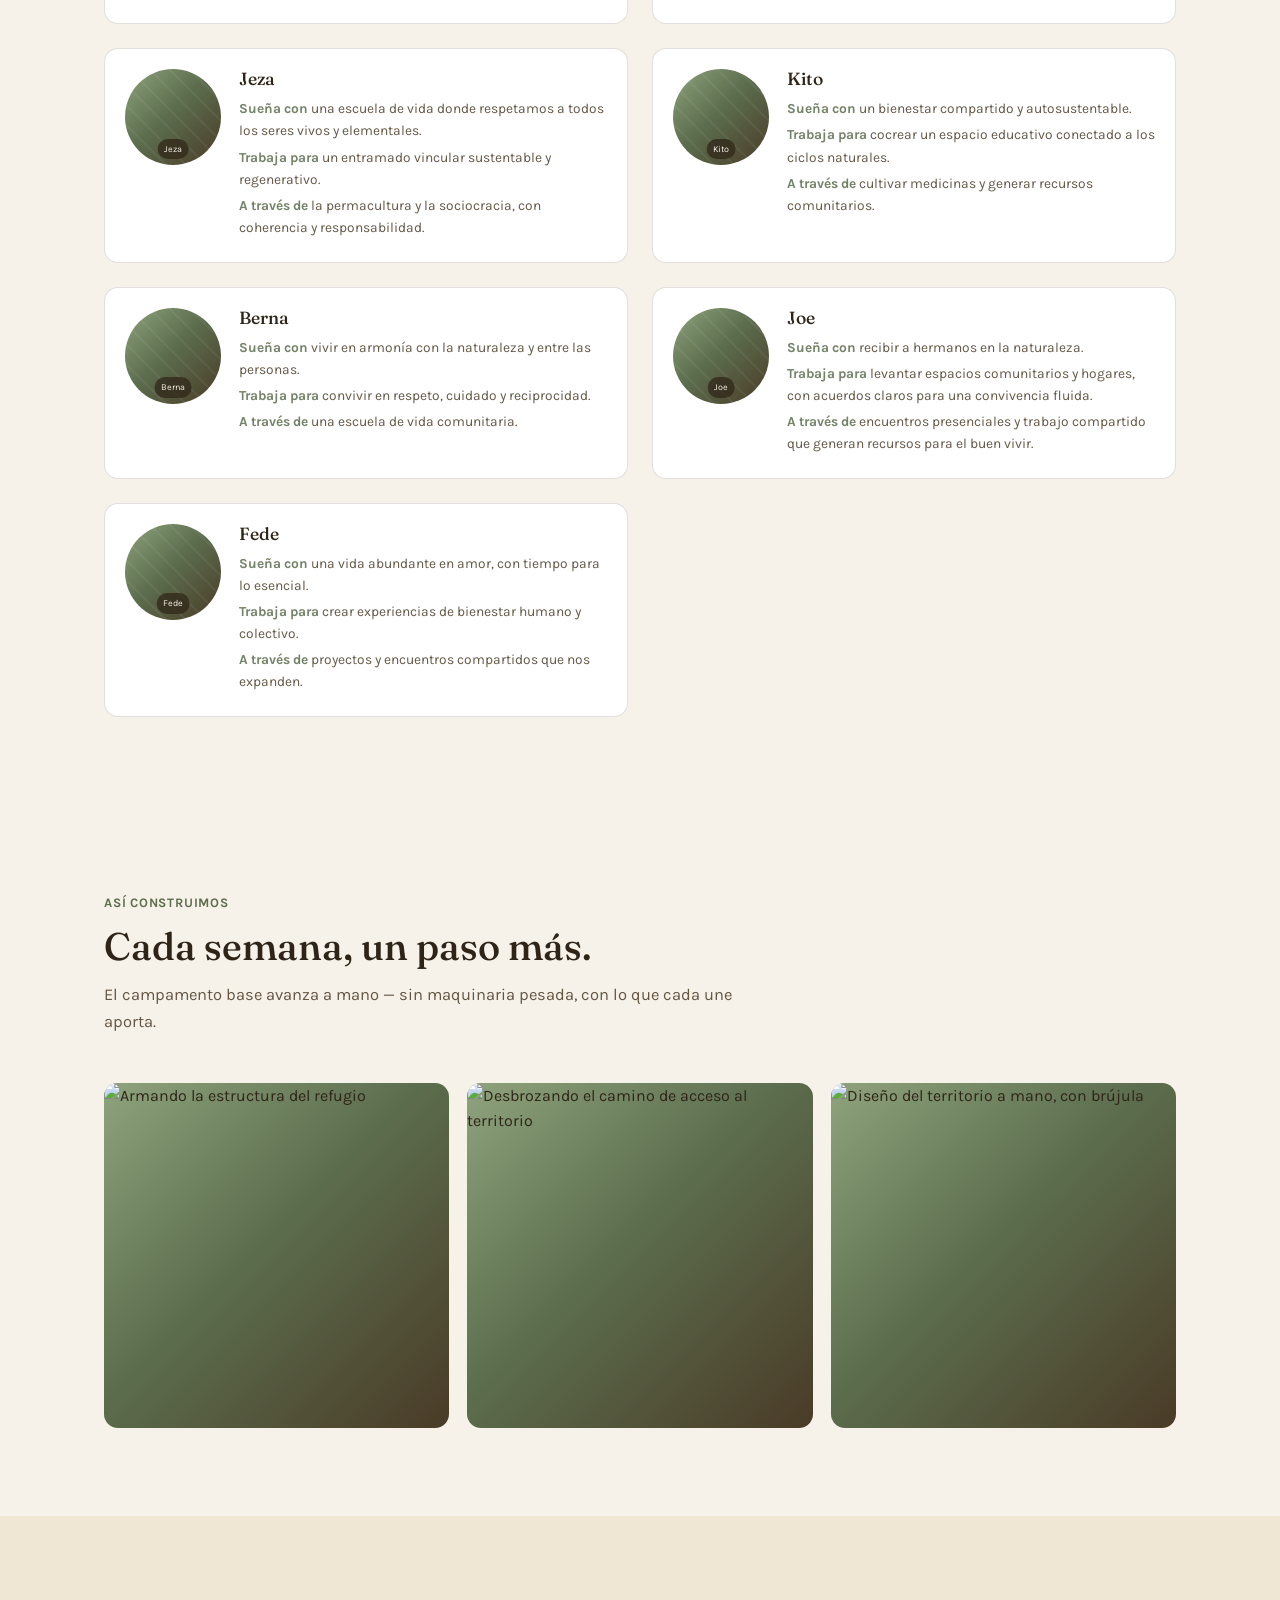
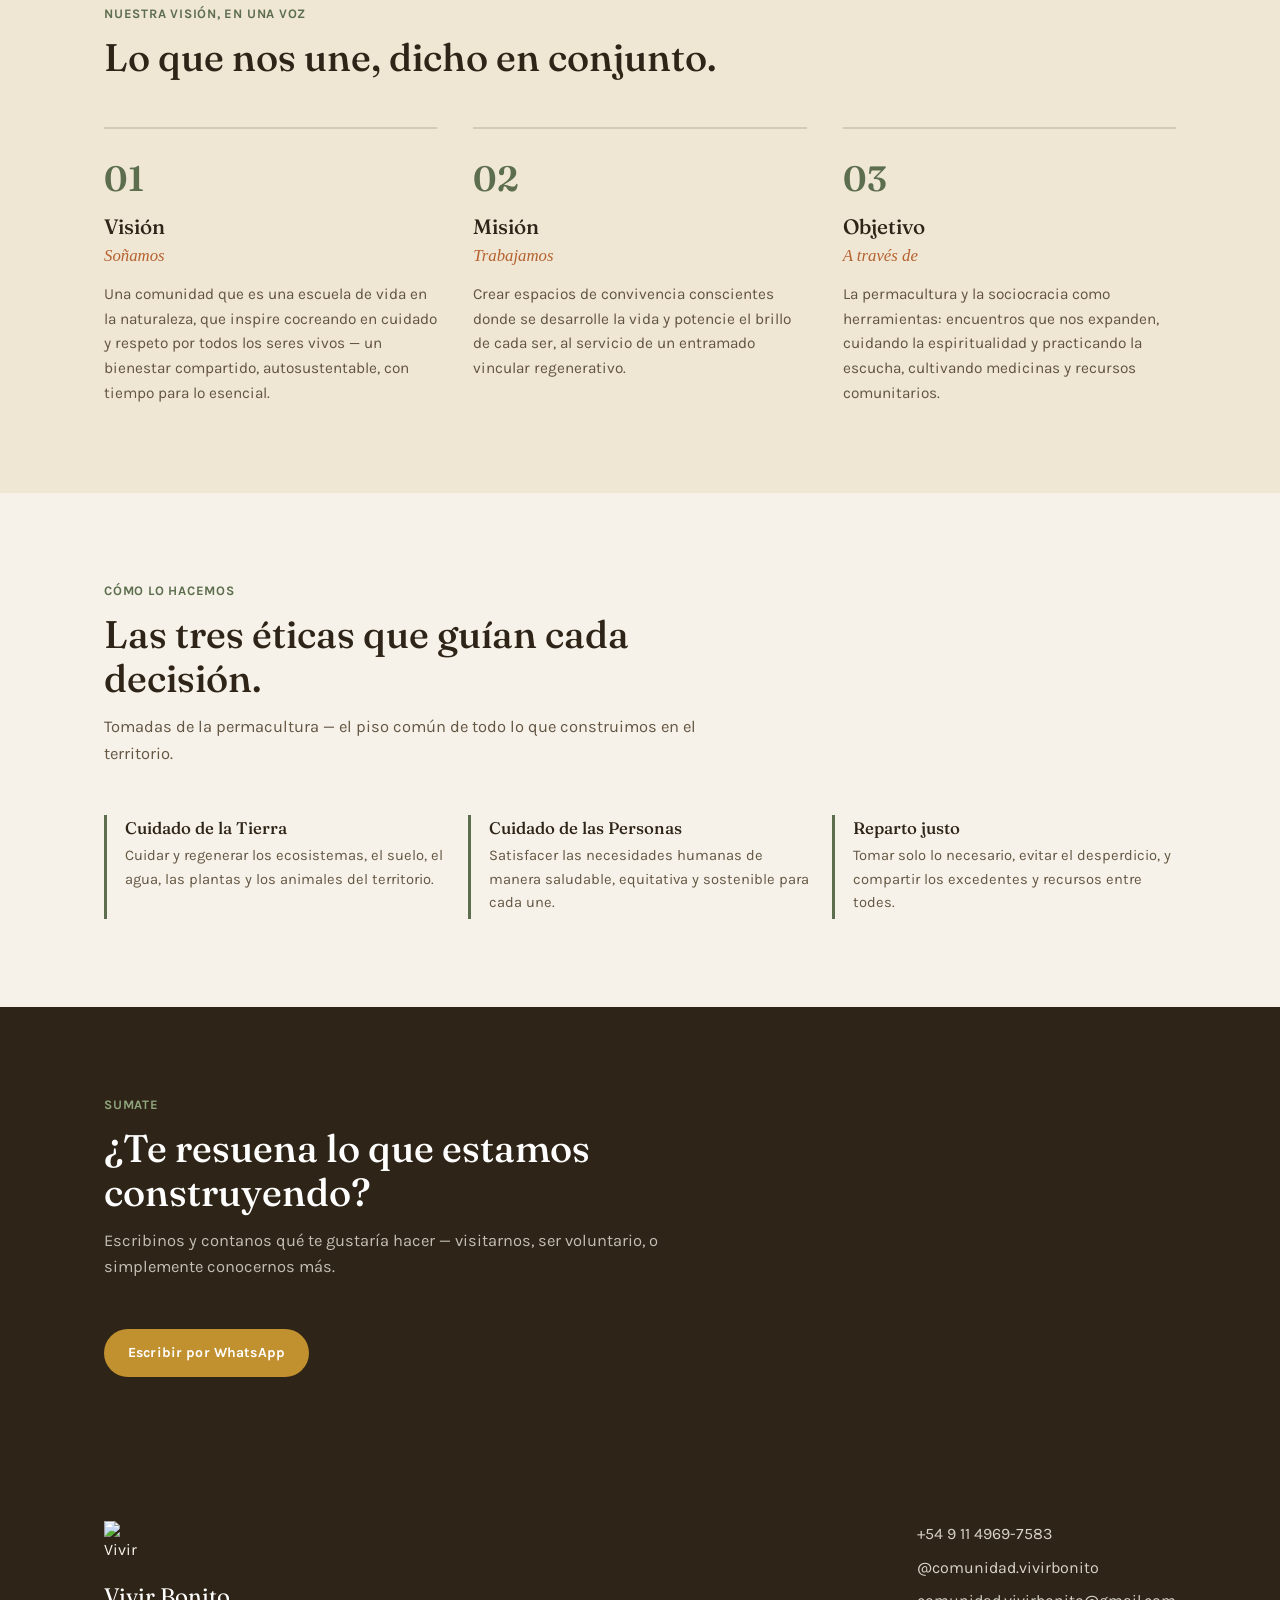
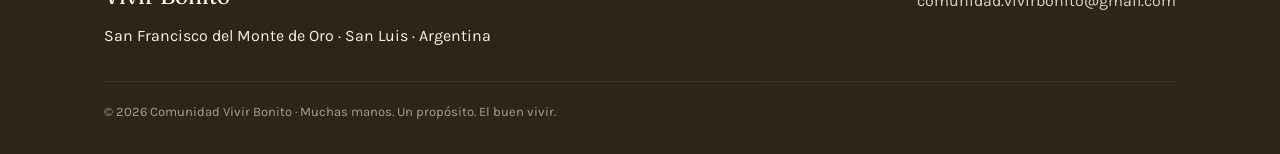
==== commit 9bac332a: "Add files via upload" ====
--- a/quienes-somos.html
+++ b/quienes-somos.html
@@ -9,12 +9,13 @@
 <link rel="preconnect" href="https://fonts.gstatic.com" crossorigin>
 <link href="https://fonts.googleapis.com/css2?family=Fraunces:ital,wght@0,400;0,500;0,600;1,400&family=Karla:wght@400;500;700&display=swap" rel="stylesheet">
 <link rel="stylesheet" href="styles.css">
+<link rel="icon" type="image/png" href="https://res.cloudinary.com/rexsyexh/image/upload/e_background_removal,f_png,q_auto,w_64,h_64,c_fill/v1787001176/LOGO_VB_ghmahg.jpg">
 </head>
 <body>
 
 <header id="site-header" class="solid">
   <div class="wrap">
-    <a href="index.html" class="logo">Vivir Bonito</a>
+    <a href="index.html" class="logo"><img src="https://res.cloudinary.com/rexsyexh/image/upload/e_background_removal,f_png,q_auto,w_100/v1787001176/LOGO_VB_ghmahg.jpg" alt="Vivir Bonito">Vivir Bonito</a>
     <nav>
       <a href="index.html#pozo" class="nav-link-text">Pozo de agua</a>
       <a href="index.html#nueces" class="nav-link-text">Nueces</a>
@@ -198,6 +199,7 @@
   <div class="wrap">
     <div class="foot-grid">
       <div>
+        <img class="foot-logo-img" src="https://res.cloudinary.com/rexsyexh/image/upload/e_background_removal,f_png,q_auto,w_160/v1787001176/LOGO_VB_ghmahg.jpg" alt="Vivir Bonito">
         <div class="foot-logo">Vivir Bonito</div>
         <div>San Francisco del Monte de Oro · San Luis · Argentina</div>
       </div>
--- a/styles.css
+++ b/styles.css
@@ -61,7 +61,8 @@
 }
 header.scrolled,header.solid{background:var(--cream);box-shadow:0 2px 14px rgba(46,36,23,0.08);padding:12px 0;}
 header .wrap{display:flex;align-items:center;justify-content:space-between;}
-.logo{font-family:'Fraunces',serif;font-size:22px;font-weight:600;color:#fff;transition:color .3s;}
+.logo{font-family:'Fraunces',serif;font-size:22px;font-weight:600;color:#fff;transition:color .3s;display:flex;align-items:center;gap:10px;}
+.logo img{height:36px;width:auto;display:block;}
 header.scrolled .logo,header.solid .logo{color:var(--brown-deep);}
 nav{display:flex;gap:26px;align-items:center;}
 nav a{font-size:14px;font-weight:500;color:#fff;transition:color .3s,opacity .2s;}
@@ -88,10 +89,19 @@
 .hero{min-height:92vh;position:relative;display:flex;align-items:flex-end;padding-bottom:64px;}
 .hero .photo-slot{position:absolute;inset:0;border-radius:0;}
 .hero .photo-slot::after{
-  content:"";position:absolute;inset:0;
+  content:"";position:absolute;inset:0;z-index:1;
   background:linear-gradient(to top, rgba(20,16,10,0.8) 0%, rgba(20,16,10,0.4) 45%, rgba(20,16,10,0.28) 100%);
 }
-.hero-content{position:relative;z-index:2;color:#fff;max-width:700px;}
+.hero-slide{position:absolute;inset:0;width:100%;height:100%;object-fit:cover;opacity:0;transition:opacity 1.8s ease;animation:kenburns 16s ease-in-out infinite;}
+.hero-slide.active{opacity:1;}
+@keyframes kenburns{0%{transform:scale(1);}50%{transform:scale(1.09);}100%{transform:scale(1);}}
+@media(prefers-reduced-motion:reduce){.hero-slide{animation:none;transition:none;}}
+.hero-content{
+  position:relative;z-index:2;color:#fff;max-width:700px;
+  background:rgba(20,16,10,0.5);backdrop-filter:blur(6px);-webkit-backdrop-filter:blur(6px);
+  padding:32px 36px;border-radius:20px;
+}
+@media(max-width:640px){.hero-content{padding:22px 20px;border-radius:16px;}}
 .eyebrow{
   display:inline-flex;align-items:center;gap:8px;
   font-size:13px;font-weight:700;letter-spacing:.05em;text-transform:uppercase;
@@ -104,6 +114,7 @@
 .hero h1{font-size:clamp(2.2rem,5vw,3.6rem);margin-bottom:18px;}
 .hero p.lead{font-size:clamp(1rem,1.6vw,1.2rem);opacity:.92;max-width:560px;margin-bottom:32px;}
 .hero-ctas{display:flex;gap:14px;flex-wrap:wrap;}
+.hero-logo{width:60px;height:60px;margin-bottom:16px;}
 
 /* subhero (subpáginas, sin full-bleed) */
 .subhero{padding:150px 0 60px;background:var(--cream-2);}
@@ -227,6 +238,7 @@
 footer{background:var(--brown-deep);color:var(--cream);padding:56px 0 32px;}
 .foot-grid{display:flex;justify-content:space-between;flex-wrap:wrap;gap:24px;margin-bottom:32px;}
 .foot-logo{font-family:'Fraunces',serif;font-size:1.4rem;margin-bottom:8px;color:#fff;}
+.foot-logo-img{width:48px;height:48px;margin-bottom:10px;}
 .foot-grid a{opacity:.85;}
 .foot-grid a:hover{opacity:1;}
 .foot-bottom{border-top:1px solid rgba(255,255,255,0.12);padding-top:20px;font-size:13px;opacity:.6;}
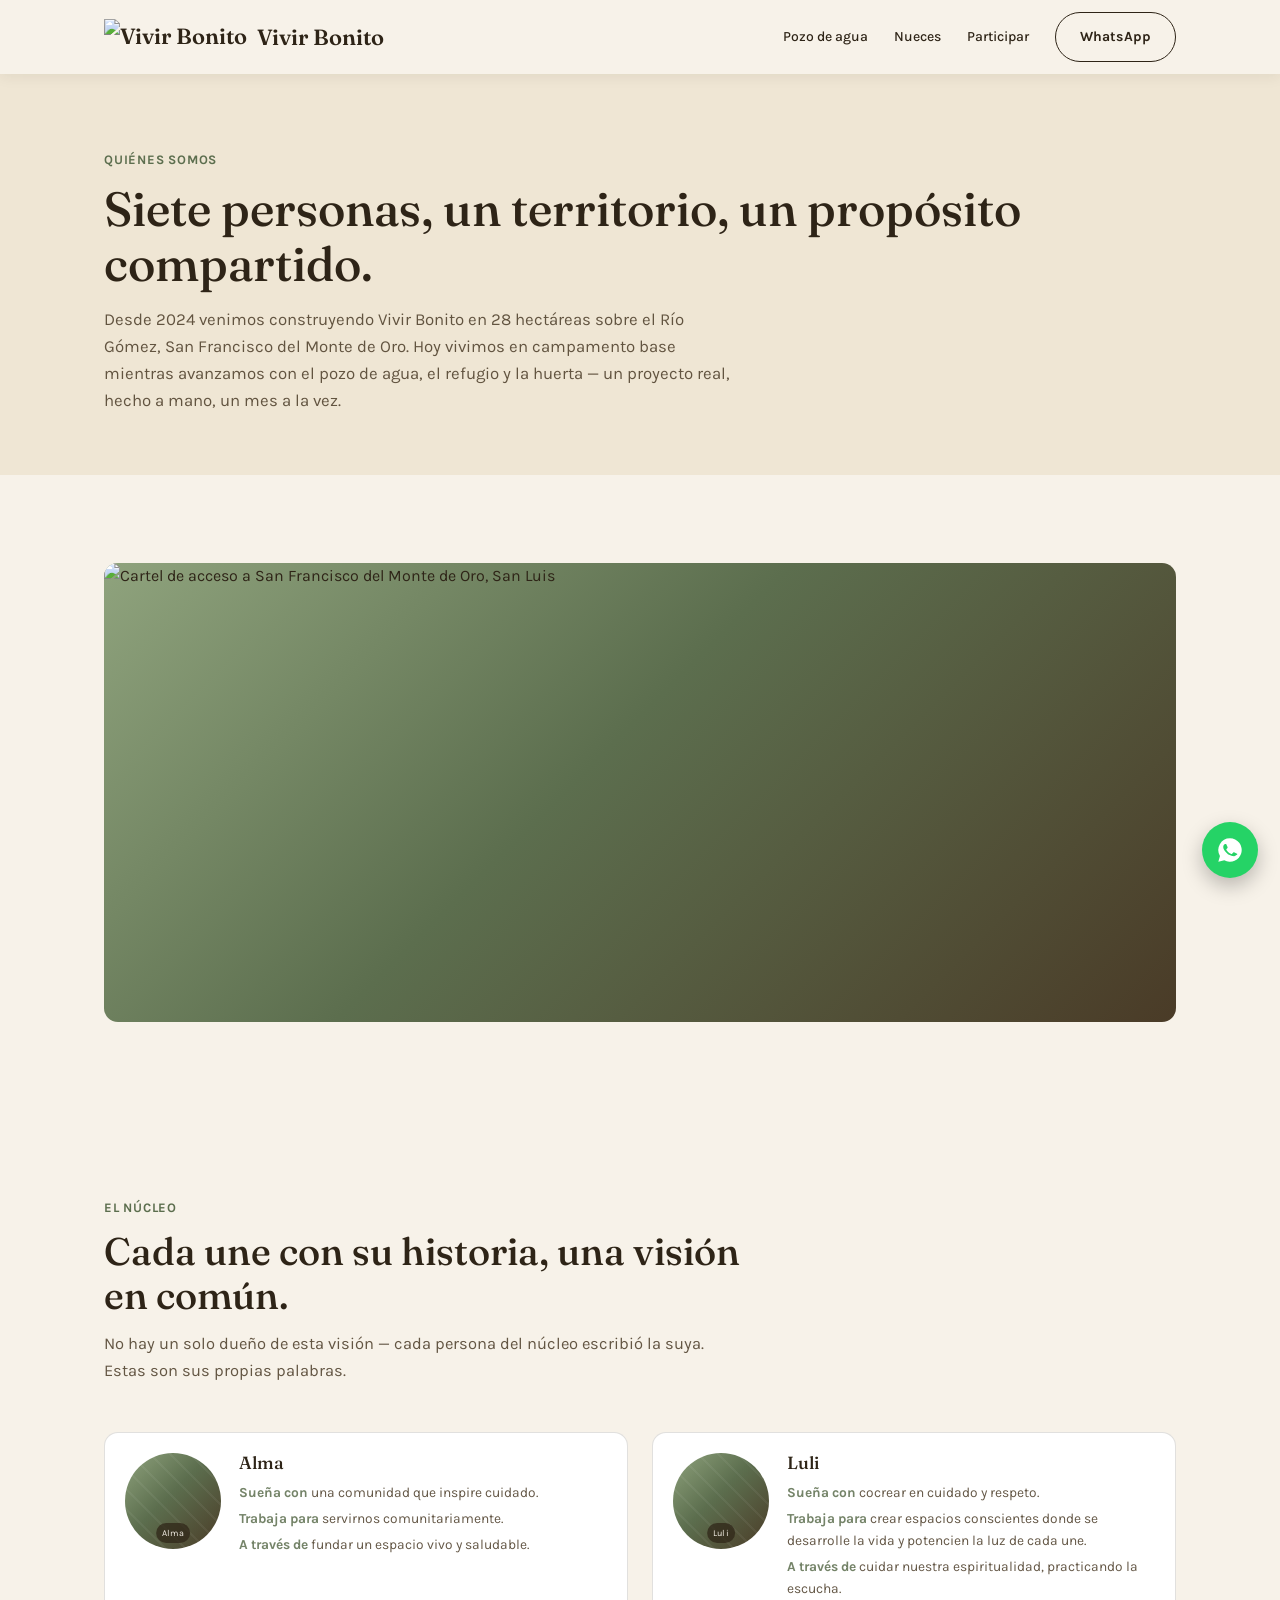
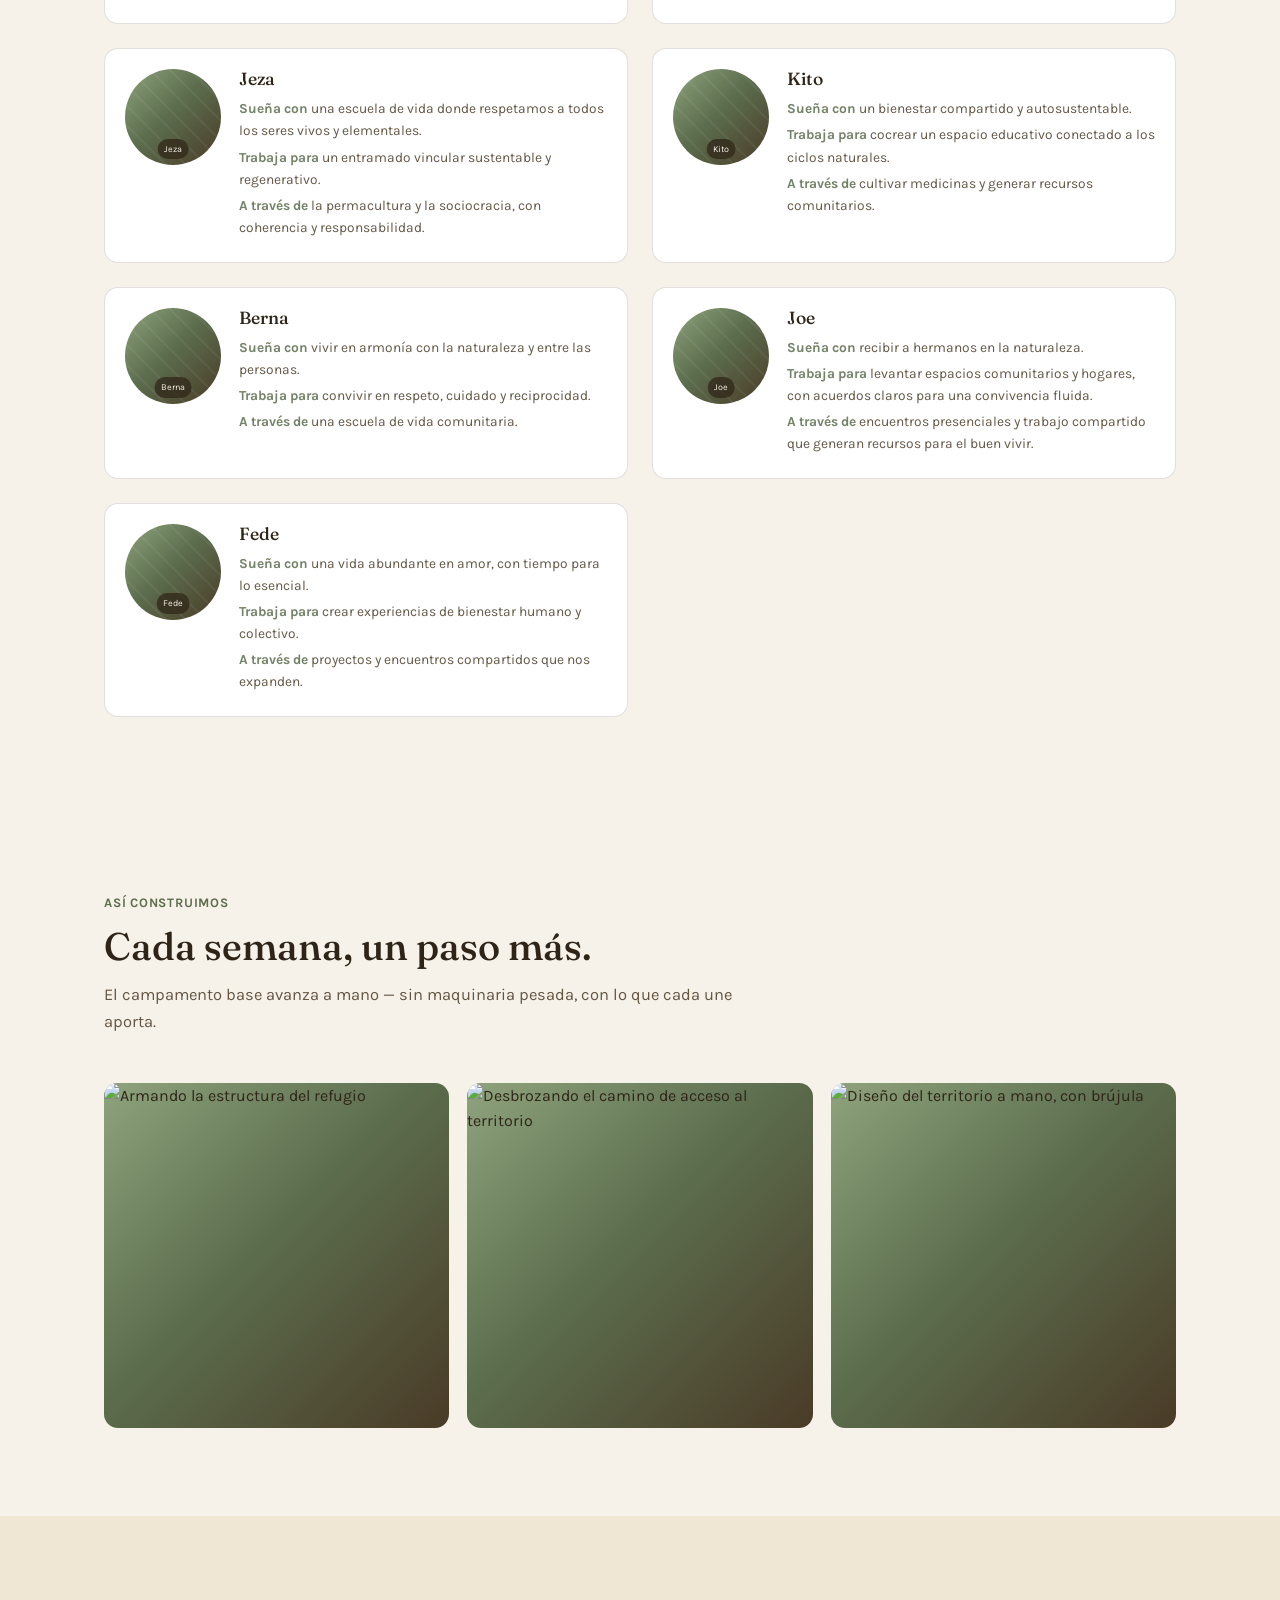
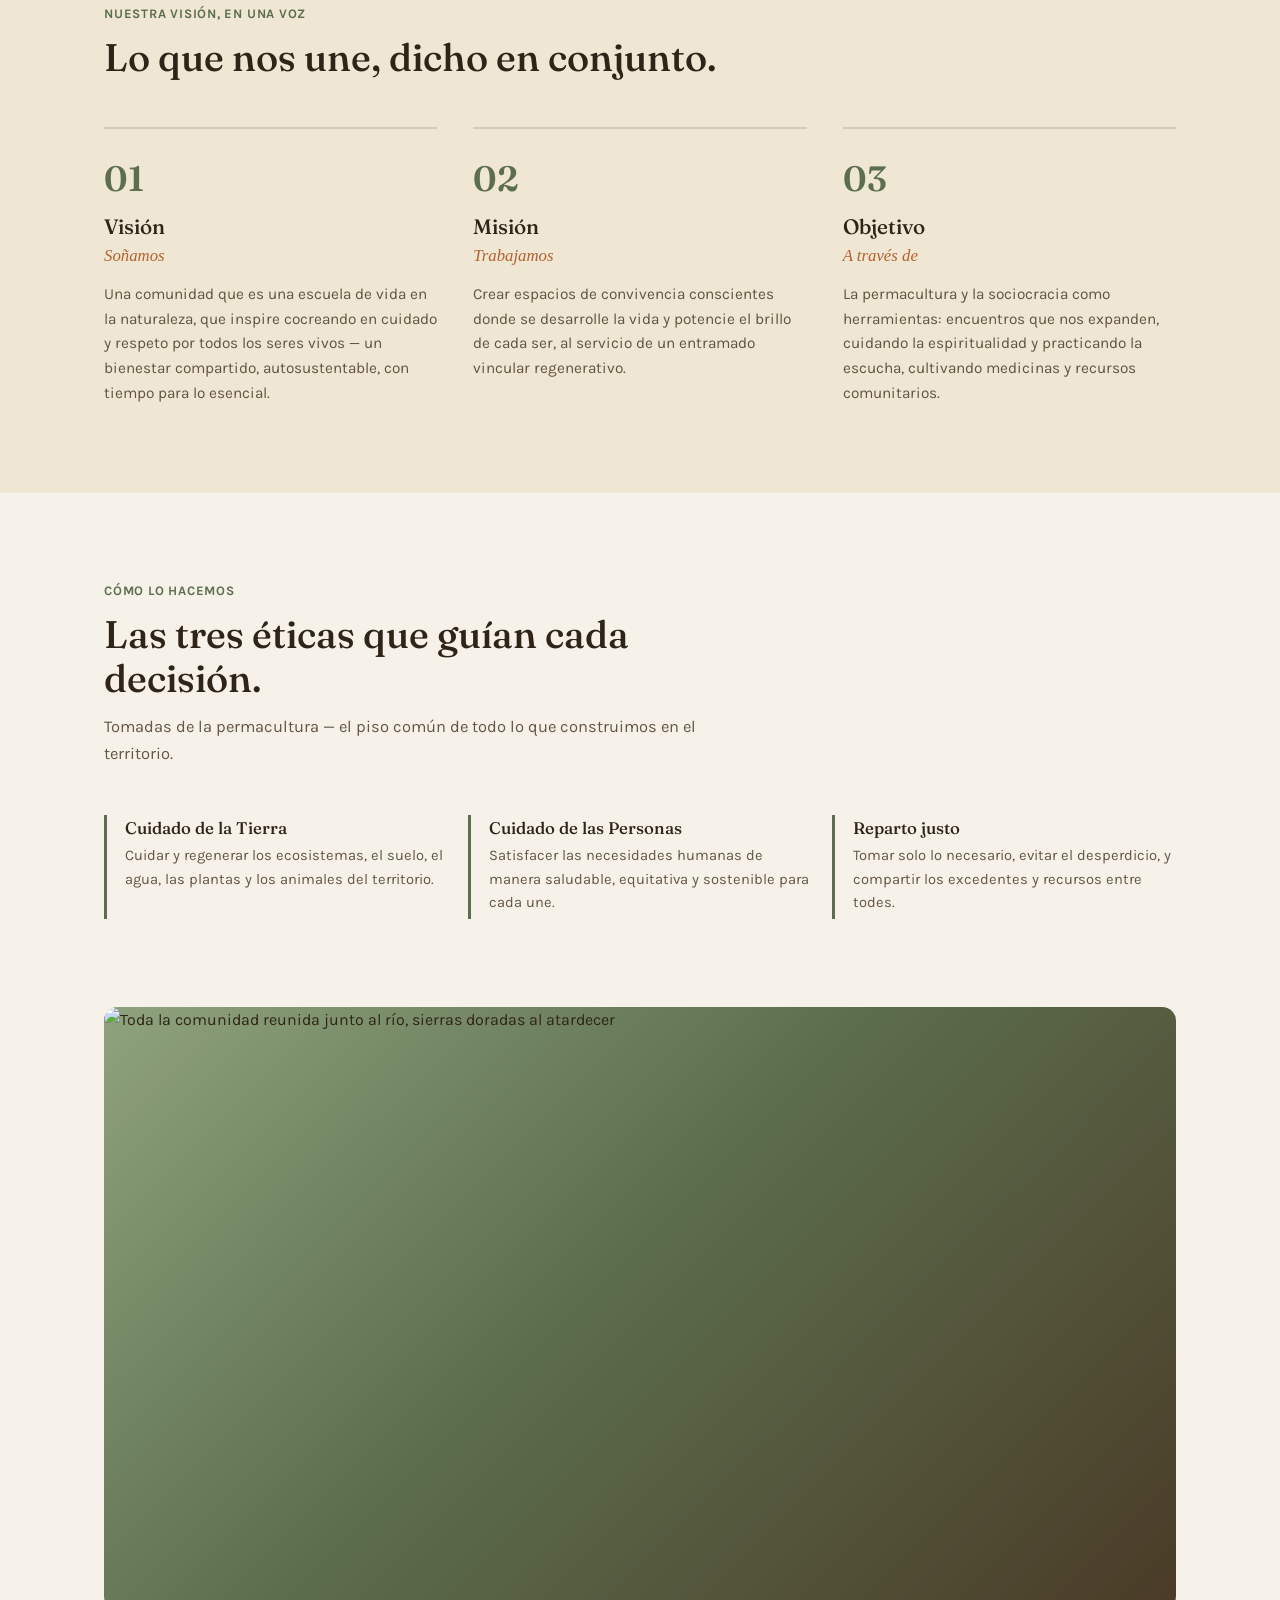
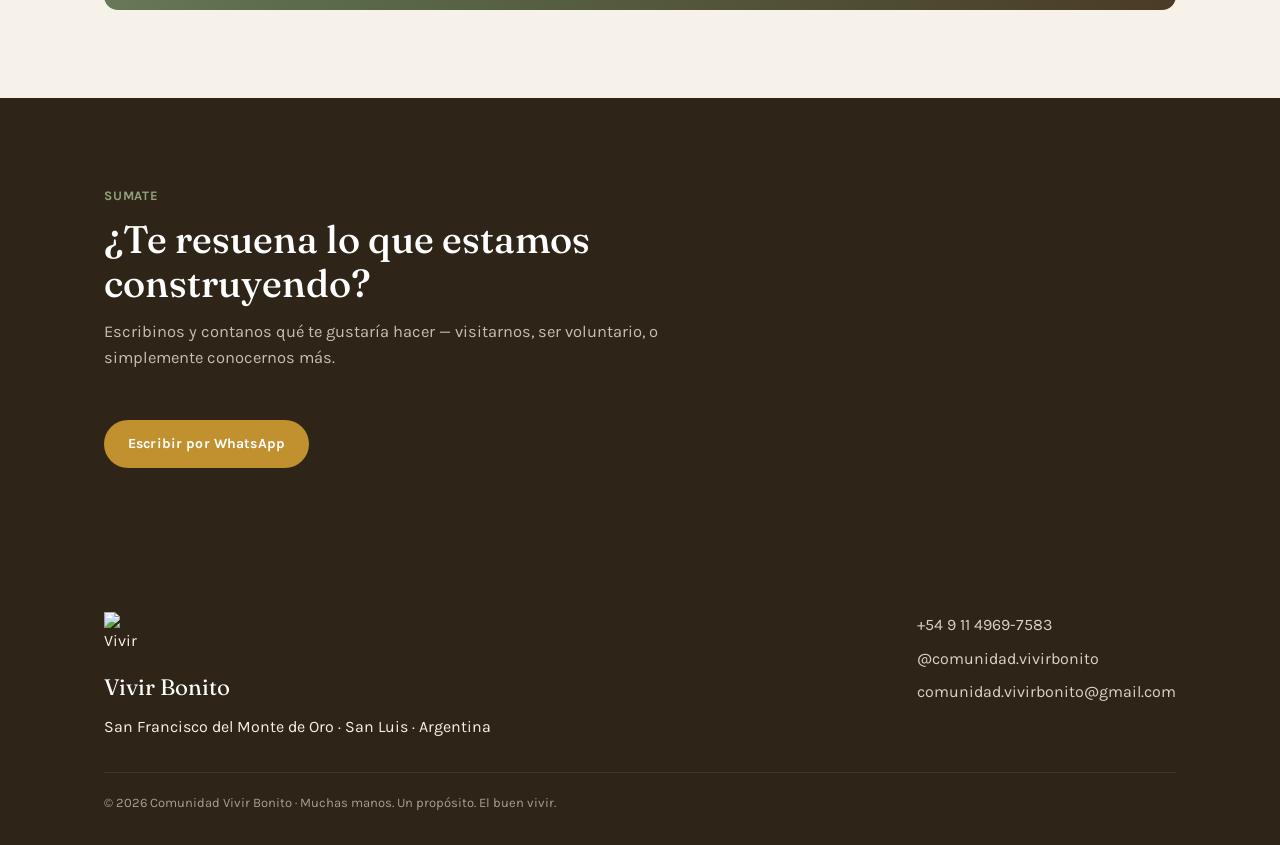
==== commit a35a282e: "Add files via upload" ====
--- a/quienes-somos.html
+++ b/quienes-somos.html
@@ -184,6 +184,14 @@
   </div>
 </section>
 
+<section style="padding-top:0;">
+  <div class="wrap">
+    <div class="photo-slot filled reveal" style="aspect-ratio:16/9;">
+      <img src="https://res.cloudinary.com/rexsyexh/image/upload/f_auto,q_auto,w_1600/v1787000863/PHOTO-2026-05-24-20-16-34_mrh30q.jpg" alt="Toda la comunidad reunida junto al río, sierras doradas al atardecer">
+    </div>
+  </div>
+</section>
+
 <section class="participar">
   <div class="wrap">
     <div class="section-head reveal">
--- a/styles.css
+++ b/styles.css
@@ -111,7 +111,7 @@
 .eyebrow .dot{width:7px;height:7px;border-radius:50%;background:var(--sage-light);animation:pulse 2s ease-in-out infinite;}
 @keyframes pulse{0%,100%{opacity:1;}50%{opacity:.35;}}
 @media(prefers-reduced-motion:reduce){.eyebrow .dot{animation:none;}}
-.hero h1{font-size:clamp(2.2rem,5vw,3.6rem);margin-bottom:18px;}
+.hero h1{font-size:clamp(2.2rem,5vw,3.6rem);margin-bottom:18px;color:#fff;}
 .hero p.lead{font-size:clamp(1rem,1.6vw,1.2rem);opacity:.92;max-width:560px;margin-bottom:32px;}
 .hero-ctas{display:flex;gap:14px;flex-wrap:wrap;}
 .hero-logo{width:60px;height:60px;margin-bottom:16px;}
@@ -156,11 +156,21 @@
 .trio-item p{color:var(--brown);opacity:.85;font-size:.96rem;}
 
 /* pozo de agua */
-.pozo{background:linear-gradient(180deg,var(--water) 0%,#2E5B67 100%);color:#fff;}
+.pozo{position:relative;color:#fff;overflow:hidden;}
+.pozo::before{
+  content:"";position:absolute;inset:0;
+  background-image:url('https://res.cloudinary.com/rexsyexh/image/upload/f_auto,q_auto,w_1800/v1786998879/atardecer-piedras_ywccdr.jpg');
+  background-size:cover;background-position:center 40%;
+}
+.pozo::after{
+  content:"";position:absolute;inset:0;
+  background:linear-gradient(180deg, rgba(18,46,54,0.90) 0%, rgba(18,42,50,0.86) 55%, rgba(14,34,40,0.92) 100%);
+}
+.pozo .wrap{position:relative;z-index:2;}
 .pozo .section-eyebrow{color:#BFE0E6;}
 .pozo .section-head h2{color:#fff;}
 .pozo .section-head p{color:#fff;opacity:.85;}
-.pozo-grid{display:grid;grid-template-columns:1fr 1fr;gap:48px;align-items:center;}
+.pozo-grid{display:grid;grid-template-columns:minmax(0,1fr) minmax(0,1fr);gap:48px;align-items:center;}
 @media(max-width:800px){.pozo-grid{grid-template-columns:1fr;gap:32px;}}
 .pozo-facts{display:flex;gap:26px;margin:24px 0 28px;flex-wrap:wrap;}
 .pozo-fact strong{display:block;font-family:'Fraunces',serif;font-size:1.5rem;}
@@ -168,7 +178,7 @@
 
 /* nueces */
 .nueces{background:var(--cream-2);}
-.nueces-grid{display:grid;grid-template-columns:1fr 1fr;gap:56px;align-items:center;margin-bottom:48px;}
+.nueces-grid{display:grid;grid-template-columns:minmax(0,1fr) minmax(0,1fr);gap:56px;align-items:center;margin-bottom:48px;}
 @media(max-width:800px){.nueces-grid{grid-template-columns:1fr;gap:32px;}}
 .nueces-photo{aspect-ratio:4/5;position:relative;}
 .stamp{position:absolute;top:16px;right:16px;width:92px;height:92px;animation:spin 24s linear infinite;}
@@ -183,10 +193,27 @@
 
 .delivery-grid{display:grid;grid-template-columns:repeat(3,1fr);gap:18px;}
 @media(max-width:800px){.delivery-grid{grid-template-columns:1fr;}}
-.delivery-card{background:#fff;border:1px solid var(--line);border-radius:var(--radius);padding:24px;}
+.delivery-card{position:relative;background:#fff;border:1px solid var(--line);border-radius:var(--radius);padding:30px 24px 26px;overflow:hidden;transition:transform .2s var(--ease),box-shadow .2s var(--ease);}
+.delivery-card:hover{transform:translateY(-3px);box-shadow:var(--shadow);}
+.delivery-card::before{content:"";position:absolute;top:0;left:0;right:0;height:5px;}
+.delivery-card--1::before{background:var(--terracota);}
+.delivery-card--2::before{background:var(--sage);}
+.delivery-card--3::before{background:var(--water);}
+.delivery-badge{
+  display:inline-flex;align-items:center;justify-content:center;
+  width:26px;height:26px;border-radius:50%;
+  font-size:12px;font-weight:700;color:#fff;margin-bottom:14px;
+}
+.delivery-card--1 .delivery-badge{background:var(--terracota);}
+.delivery-card--2 .delivery-badge{background:var(--sage);}
+.delivery-card--3 .delivery-badge{background:var(--water);}
+.delivery-pin{width:22px;height:22px;display:inline-block;vertical-align:middle;margin-right:6px;}
+.delivery-card--1 .delivery-pin{color:var(--terracota);}
+.delivery-card--2 .delivery-pin{color:var(--sage);}
+.delivery-card--3 .delivery-pin{color:var(--water);}
 .delivery-zone{font-size:12px;font-weight:700;letter-spacing:.04em;text-transform:uppercase;color:var(--terracota);margin-bottom:6px;display:block;}
 .delivery-card h3{font-size:1.2rem;margin-bottom:2px;}
-.delivery-card .who{font-size:.85rem;color:var(--brown);opacity:.7;margin-bottom:16px;}
+.delivery-note{font-size:.85rem;color:var(--brown);opacity:.7;margin-bottom:18px;}
 .delivery-moto{text-align:center;margin-top:20px;font-size:.9rem;color:var(--brown);opacity:.8;}
 
 /* founders (quienes somos) */
@@ -204,14 +231,14 @@
 .participar .section-eyebrow{color:var(--sage-light);}
 .participar .section-head h2{color:#fff;}
 .participar .section-head p{color:var(--cream);opacity:.75;}
-.participar-grid{display:grid;grid-template-columns:1fr 1fr;gap:28px;}
+.participar-grid{display:grid;grid-template-columns:minmax(0,1fr) minmax(0,1fr);gap:28px;}
 @media(max-width:760px){.participar-grid{grid-template-columns:1fr;}}
 .participar-card{background:rgba(255,255,255,0.05);border:1px solid rgba(255,255,255,0.12);border-radius:var(--radius);padding:32px;}
 .participar-card h3{color:#fff;font-size:1.3rem;margin-bottom:12px;}
 .participar-card p{opacity:.78;margin-bottom:20px;font-size:.98rem;}
 
 /* teaser (quienes somos desde home) */
-.teaser{display:grid;grid-template-columns:1fr 1fr;gap:48px;align-items:center;}
+.teaser{display:grid;grid-template-columns:minmax(0,1fr) minmax(0,1fr);gap:48px;align-items:center;}
 @media(max-width:800px){.teaser{grid-template-columns:1fr;gap:28px;}}
 .teaser-photo{aspect-ratio:4/3;}
 
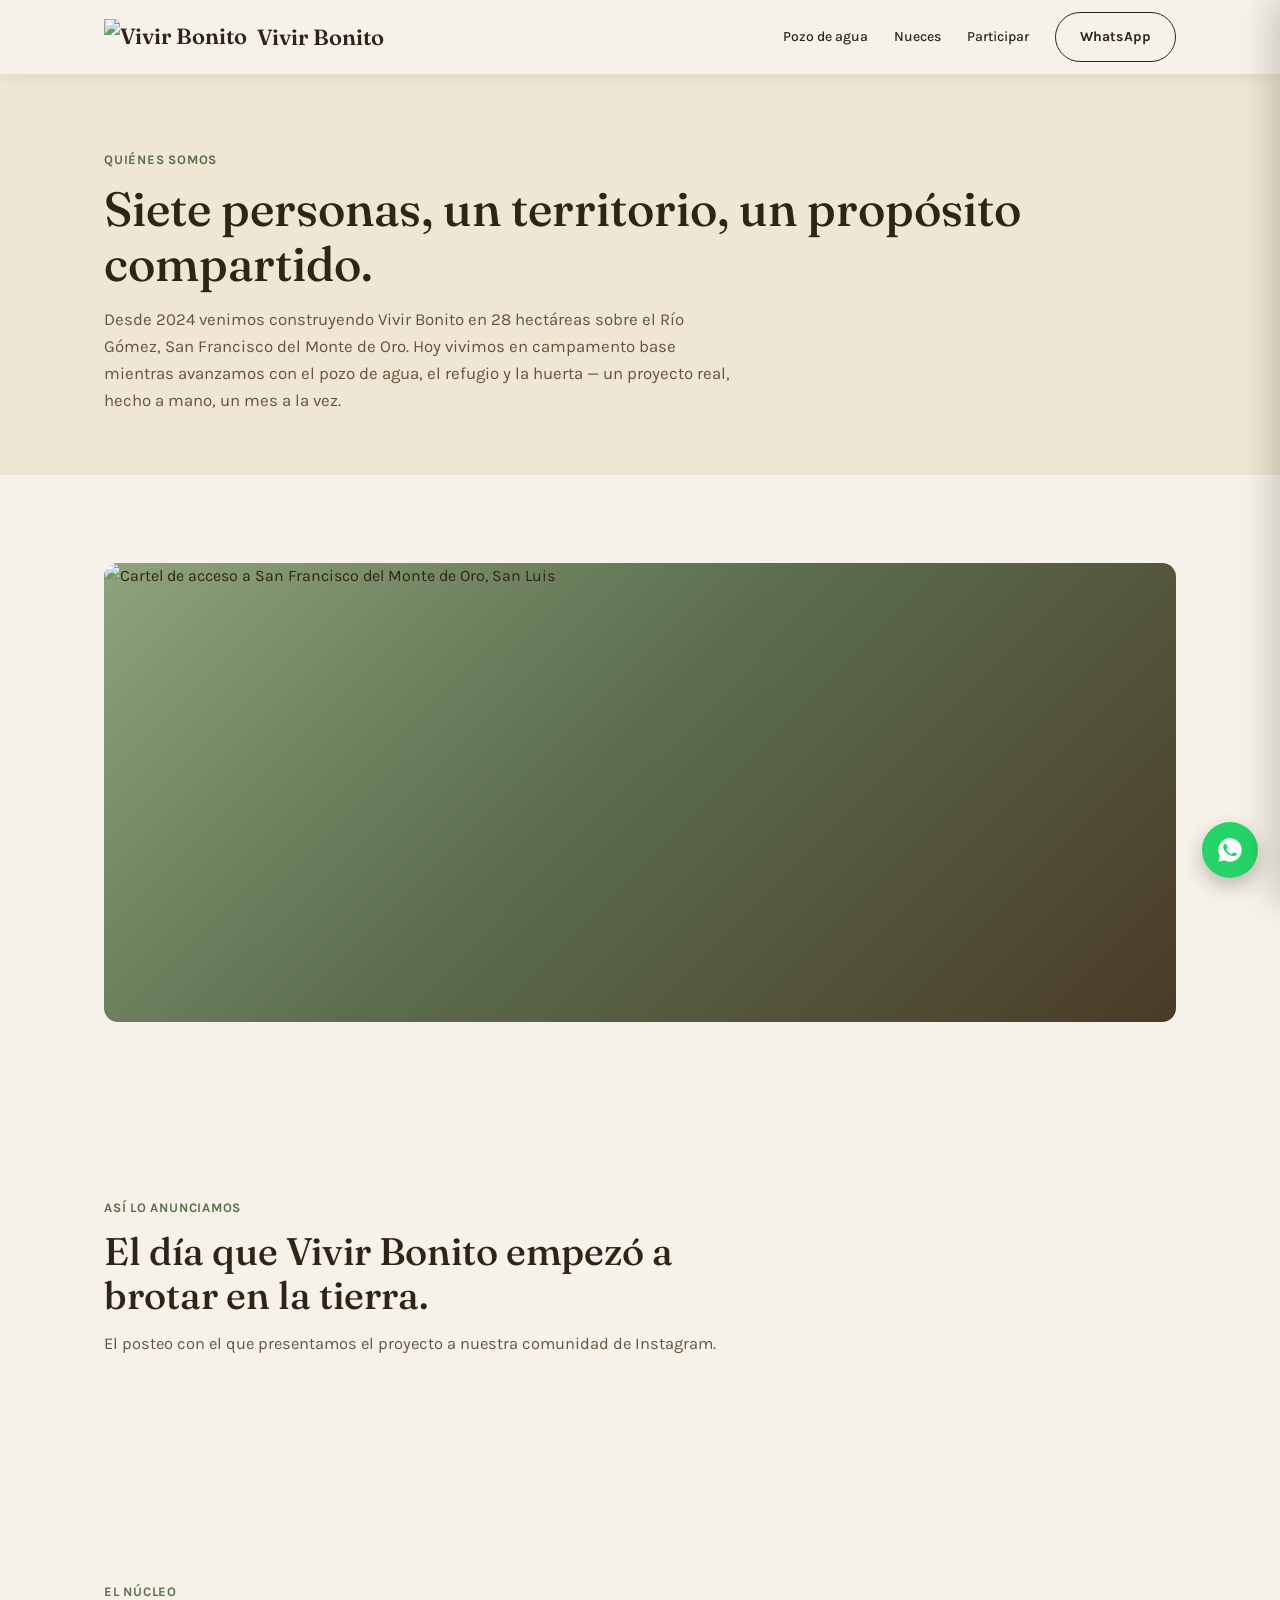
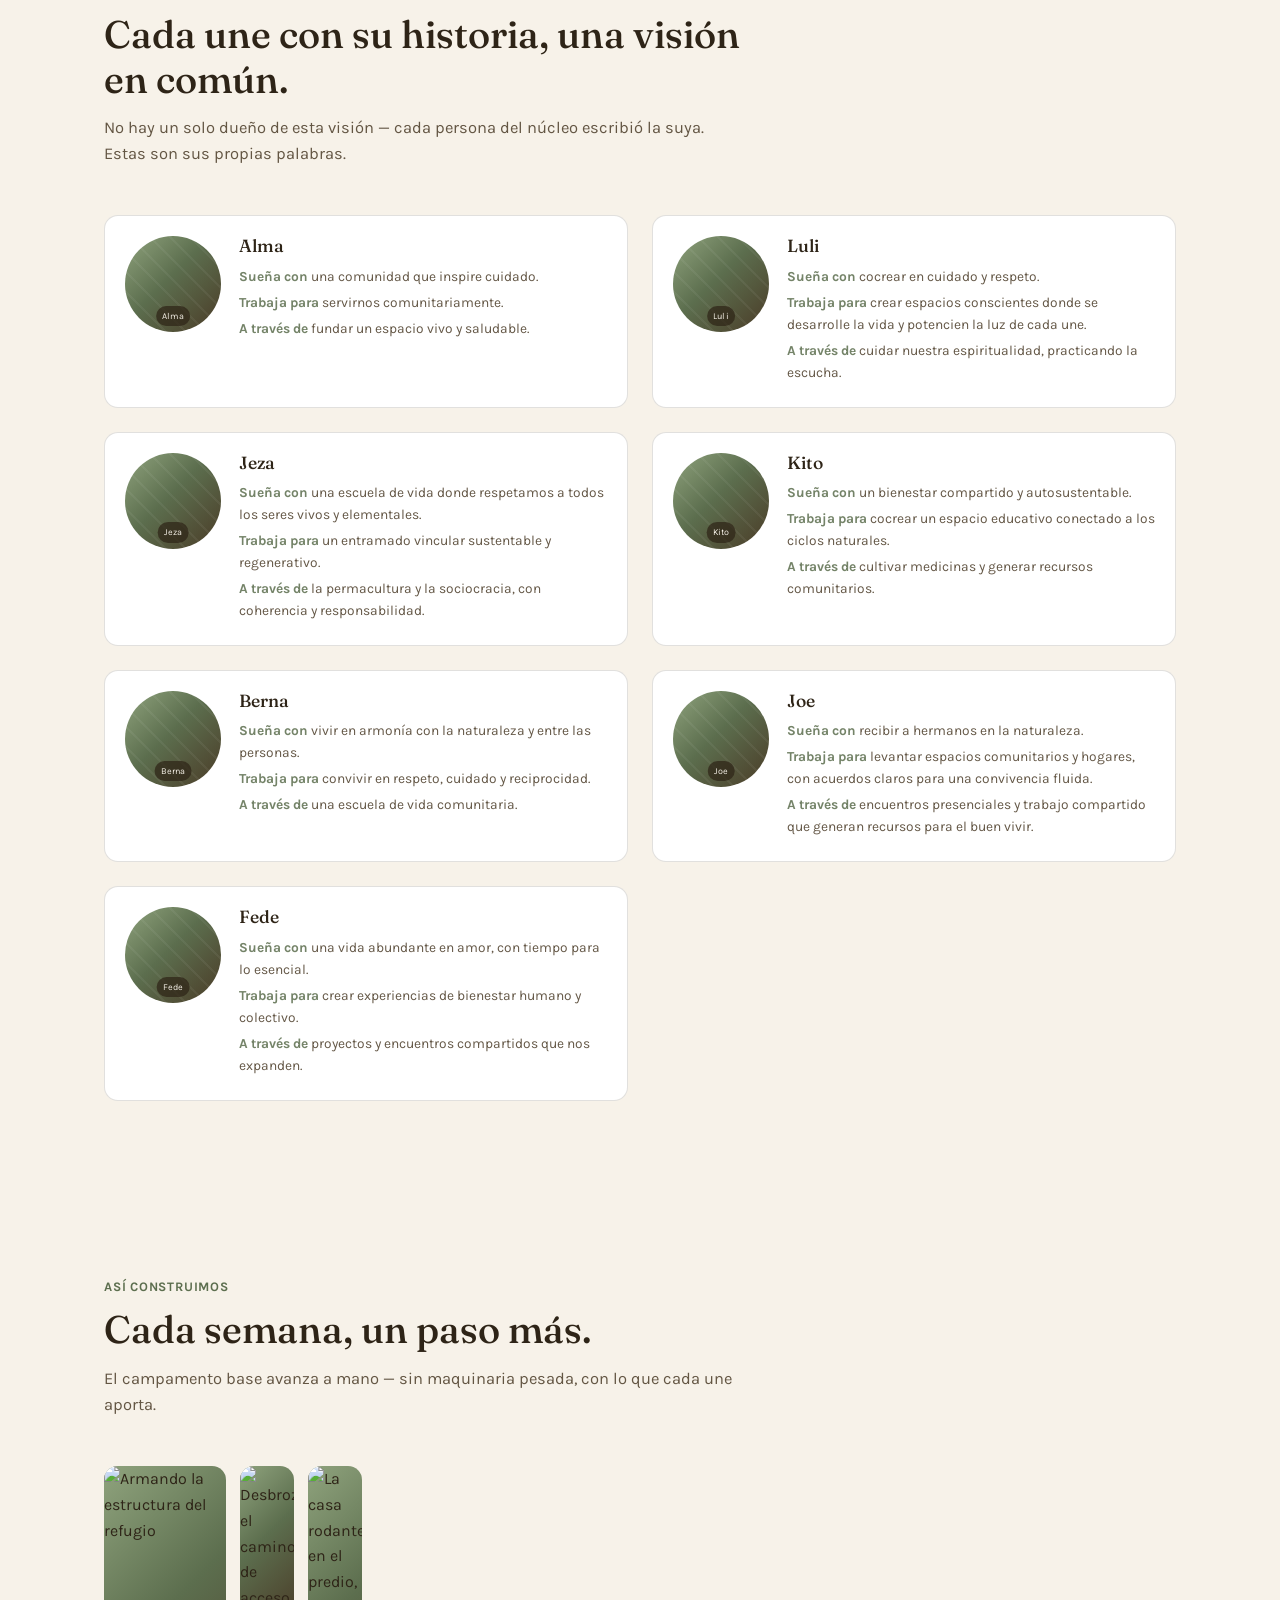
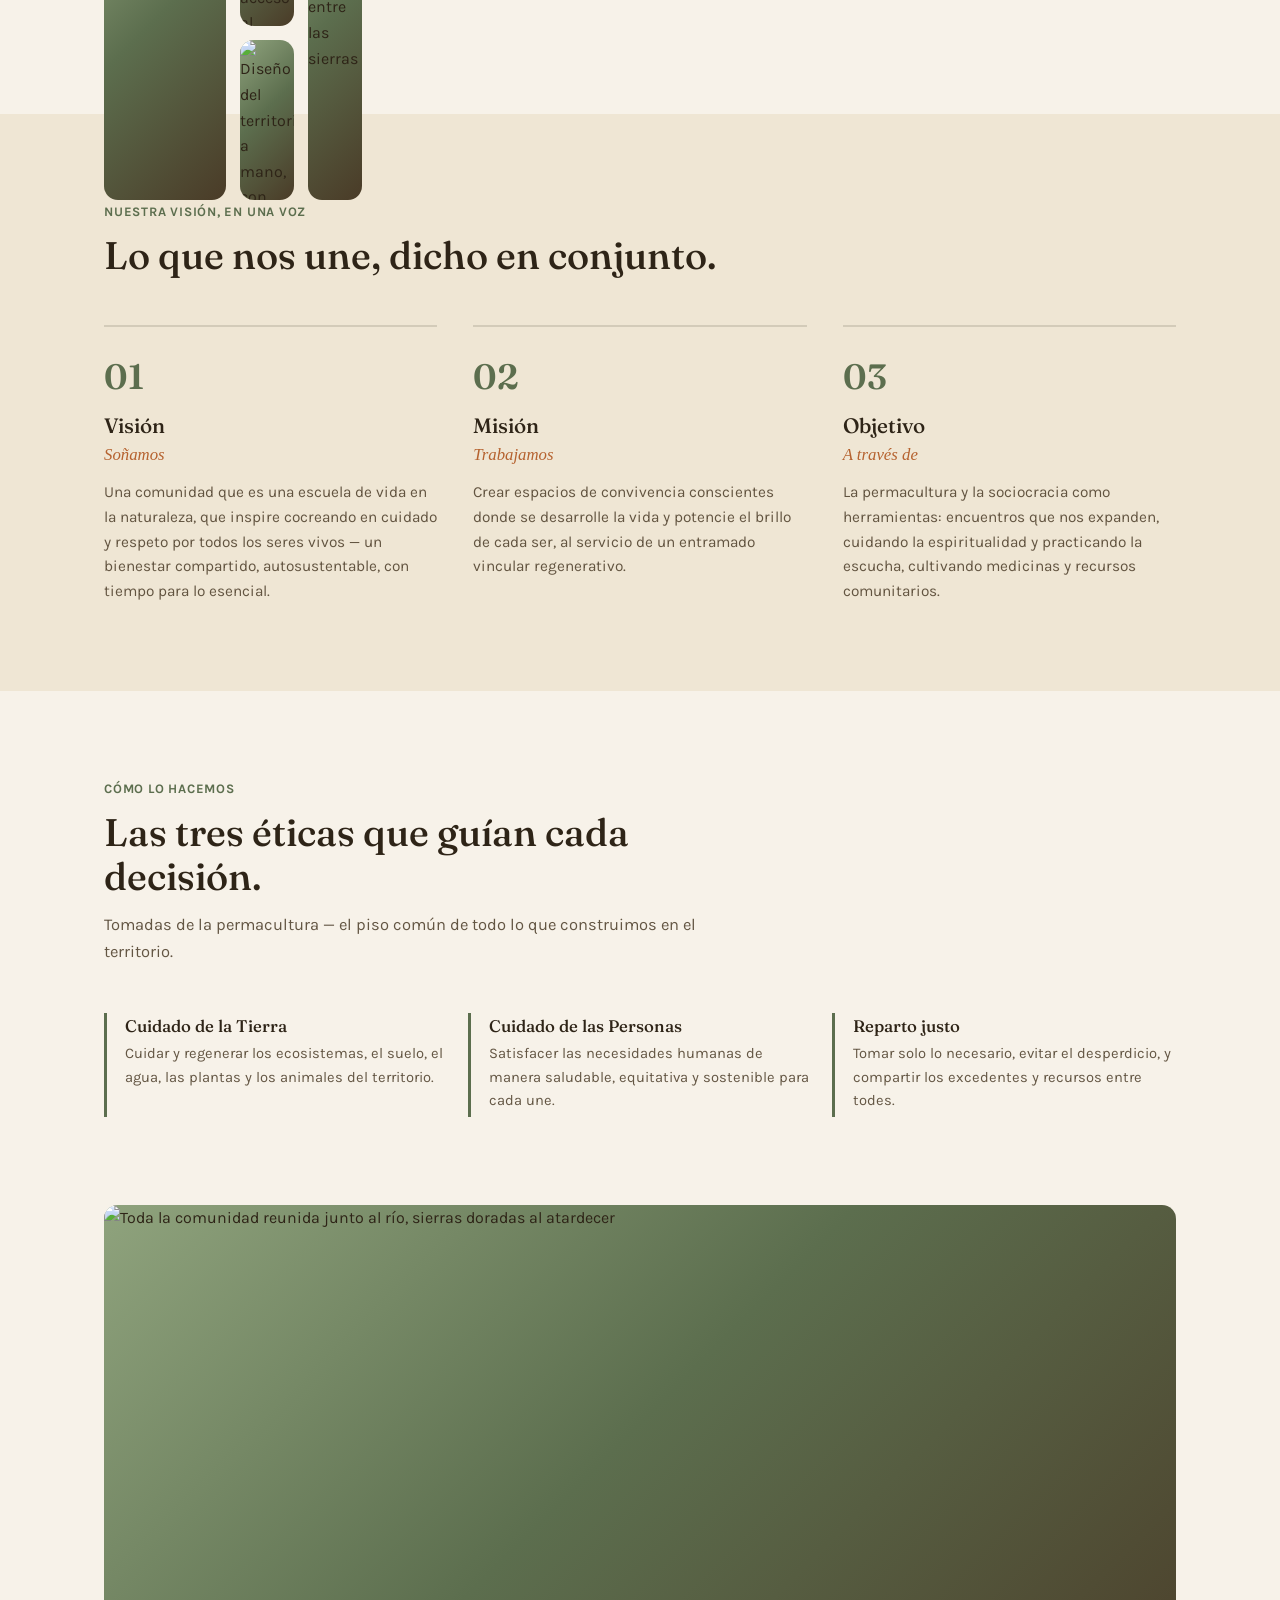
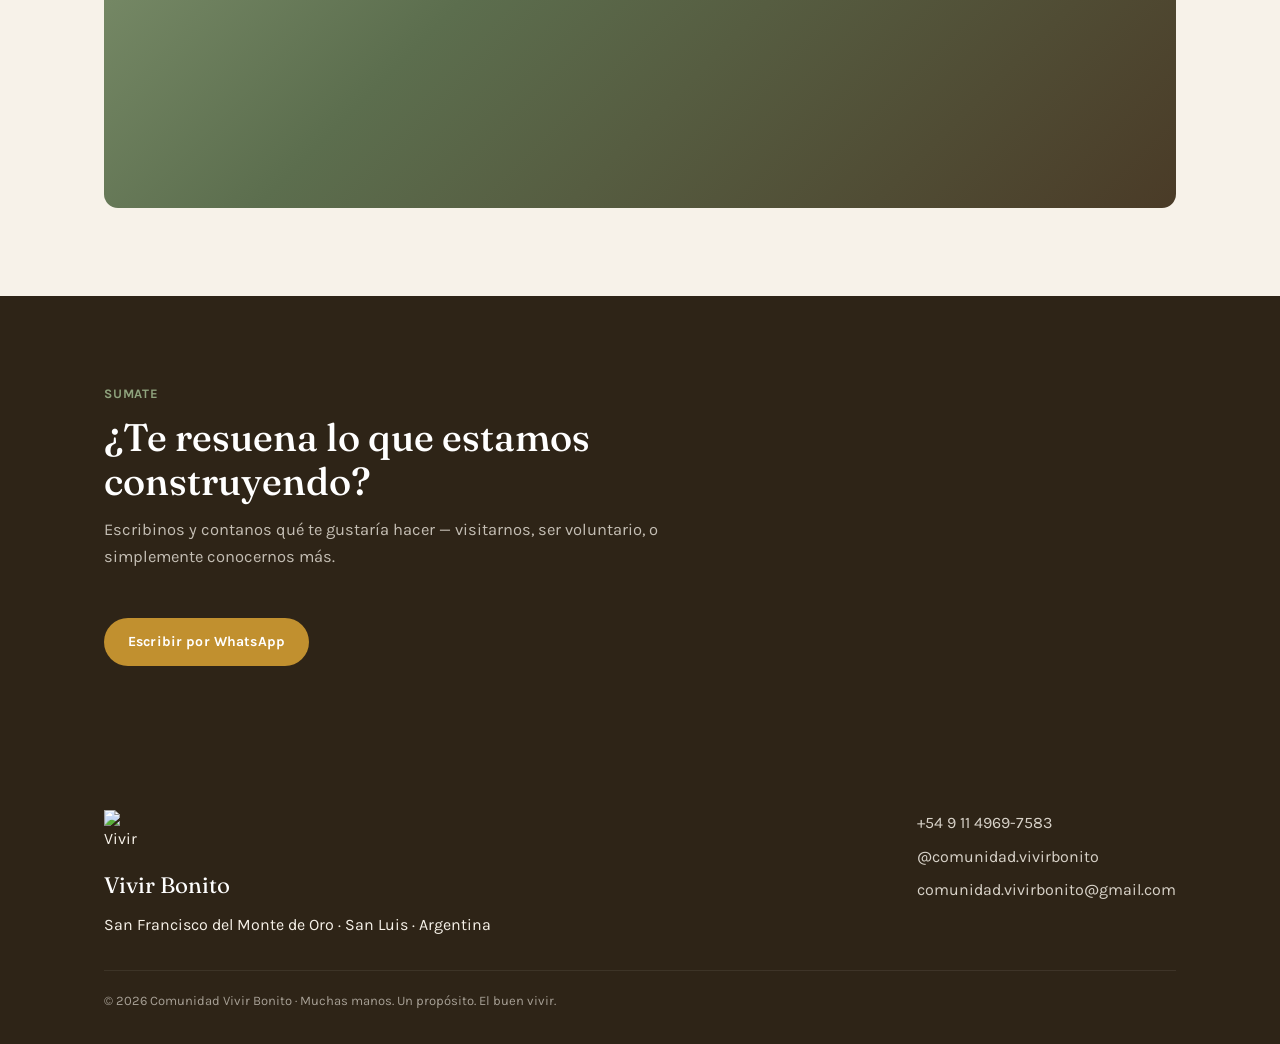
==== commit 87dfb610: "Add files via upload" ====
--- a/quienes-somos.html
+++ b/quienes-somos.html
@@ -21,9 +21,21 @@
       <a href="index.html#nueces" class="nav-link-text">Nueces</a>
       <a href="index.html#comunidad" class="nav-link-text">Participar</a>
       <a href="https://wa.me/5491149697583?text=Hola%2C%20quiero%20conocer%20m%C3%A1s%20sobre%20Vivir%20Bonito" target="_blank" rel="noopener" class="btn btn-outline" style="color:var(--brown-deep);border-color:var(--brown-deep);">WhatsApp</a>
+      <button class="nav-toggle" id="navToggle" aria-label="Abrir menú">
+        <svg width="26" height="26" viewBox="0 0 24 24" fill="none" stroke="currentColor" stroke-width="2" stroke-linecap="round"><line x1="3" y1="6" x2="21" y2="6"/><line x1="3" y1="12" x2="21" y2="12"/><line x1="3" y1="18" x2="21" y2="18"/></svg>
+      </button>
     </nav>
   </div>
 </header>
+
+<div class="mobile-overlay" id="mobileOverlay"></div>
+<div class="mobile-menu" id="mobileMenu">
+  <a href="index.html">Inicio</a>
+  <a href="index.html#pozo">Pozo de agua</a>
+  <a href="index.html#nueces">Nueces</a>
+  <a href="index.html#comunidad">Participar</a>
+  <a href="https://wa.me/5491149697583?text=Hola%2C%20quiero%20conocer%20m%C3%A1s%20sobre%20Vivir%20Bonito" target="_blank" rel="noopener" class="btn btn-sol">Escribir por WhatsApp</a>
+</div>
 
 <section class="subhero">
   <div class="wrap">
@@ -37,6 +49,22 @@
   <div class="wrap">
     <div class="photo-slot filled reveal" style="aspect-ratio:21/9;margin-bottom:0;">
       <img src="https://res.cloudinary.com/rexsyexh/image/upload/f_auto,q_auto,w_1600/v1786999591/1772241876231_fo9xnv.jpg" alt="Cartel de acceso a San Francisco del Monte de Oro, San Luis">
+    </div>
+  </div>
+</section>
+
+<section id="video">
+  <div class="wrap">
+    <div class="section-head reveal">
+      <span class="section-eyebrow">Así lo anunciamos</span>
+      <h2>El día que Vivir Bonito empezó a brotar en la tierra.</h2>
+      <p>El posteo con el que presentamos el proyecto a nuestra comunidad de Instagram.</p>
+    </div>
+    <div class="reveal" style="max-width:540px;margin:0 auto;">
+      <blockquote class="instagram-media" data-instgrm-permalink="https://www.instagram.com/reel/DVoMBbAjvKW/" data-instgrm-version="14" style="background:#FFF; border:0; border-radius:12px; box-shadow:0 12px 30px rgba(46,36,23,0.12); margin:0; max-width:540px; min-width:280px; padding:0; width:100%;">
+        <a href="https://www.instagram.com/reel/DVoMBbAjvKW/" target="_blank" rel="noopener"></a>
+      </blockquote>
+      <script async src="//www.instagram.com/embed.js"></script>
     </div>
   </div>
 </section>
@@ -124,9 +152,11 @@
       <p>El campamento base avanza a mano — sin maquinaria pesada, con lo que cada une aporta.</p>
     </div>
     <div class="galeria-grid">
-      <div class="photo-slot filled reveal"><img src="https://res.cloudinary.com/rexsyexh/image/upload/f_auto,q_auto,w_700/v1786999589/IMG_9527_ntevwc.heic" alt="Armando la estructura del refugio"></div>
-      <div class="photo-slot filled reveal"><img src="https://res.cloudinary.com/rexsyexh/image/upload/f_auto,q_auto,w_700/v1786999606/IMG_9747_afukws.heic" alt="Desbrozando el camino de acceso al territorio"></div>
-      <div class="photo-slot filled reveal"><img src="https://res.cloudinary.com/rexsyexh/image/upload/f_auto,q_auto,w_700/v1786999586/1772241535528_xmih4l.jpg" alt="Diseño del territorio a mano, con brújula"></div>
+    <div class="galeria-grid" id="qsGallery">
+      <div class="photo-slot filled reveal g-big"><img class="lightbox-trigger" src="https://res.cloudinary.com/rexsyexh/image/upload/f_auto,q_auto,w_1000/v1786999589/IMG_9527_ntevwc.heic" alt="Armando la estructura del refugio"></div>
+      <div class="photo-slot filled reveal"><img class="lightbox-trigger" src="https://res.cloudinary.com/rexsyexh/image/upload/f_auto,q_auto,w_700/v1786999606/IMG_9747_afukws.heic" alt="Desbrozando el camino de acceso al territorio"></div>
+      <div class="photo-slot filled reveal g-tall"><img class="lightbox-trigger" src="https://res.cloudinary.com/rexsyexh/image/upload/f_auto,q_auto,w_800/v1786998878/bondi_en_tierra_xcc06e.png" alt="La casa rodante en el predio, entre las sierras"></div>
+      <div class="photo-slot filled reveal"><img class="lightbox-trigger" src="https://res.cloudinary.com/rexsyexh/image/upload/f_auto,q_auto,w_700/v1786999586/1772241535528_xmih4l.jpg" alt="Diseño del territorio a mano, con brújula"></div>
     </div>
   </div>
 </section>
@@ -225,7 +255,55 @@
   <svg width="28" height="28" viewBox="0 0 24 24" fill="#fff"><path d="M12 2a10 10 0 0 0-8.6 15.1L2 22l5.1-1.3A10 10 0 1 0 12 2Zm5.4 14.1c-.2.6-1.3 1.2-1.8 1.2-.5.1-1 .2-3.4-.7-2.9-1.1-4.7-4-4.9-4.2-.1-.2-1.1-1.5-1.1-2.9s.7-2 1-2.3c.2-.3.5-.3.7-.3h.5c.2 0 .4 0 .6.5l.9 2.1c.1.2.1.4 0 .6l-.4.6-.5.5c-.1.1-.3.3-.1.6.2.3.8 1.3 1.7 2.1 1.2 1.1 2.2 1.4 2.5 1.5.3.1.5.1.7-.1l1-1.2c.2-.3.4-.2.7-.1l2.1 1c.3.1.5.2.6.3 0 .1 0 .7-.2 1.3Z"/></svg>
 </a>
 
+<div class="lightbox" id="lightbox">
+  <button class="lightbox-close" id="lightboxClose" aria-label="Cerrar">&times;</button>
+  <button class="lightbox-prev" id="lightboxPrev" aria-label="Anterior">&larr;</button>
+  <img class="lightbox-img" id="lightboxImg" src="" alt="">
+  <button class="lightbox-next" id="lightboxNext" aria-label="Siguiente">&rarr;</button>
+</div>
+
 <script>
+  const navToggle = document.getElementById('navToggle');
+  const mobileMenu = document.getElementById('mobileMenu');
+  const mobileOverlay = document.getElementById('mobileOverlay');
+  function closeMobileMenu(){
+    mobileMenu.classList.remove('open');
+    mobileOverlay.classList.remove('open');
+  }
+  navToggle.addEventListener('click', () => {
+    mobileMenu.classList.toggle('open');
+    mobileOverlay.classList.toggle('open');
+  });
+  mobileOverlay.addEventListener('click', closeMobileMenu);
+  mobileMenu.querySelectorAll('a').forEach(a => a.addEventListener('click', closeMobileMenu));
+
+  const lightboxImgs = Array.from(document.querySelectorAll('.lightbox-trigger'));
+  const lightbox = document.getElementById('lightbox');
+  const lightboxImg = document.getElementById('lightboxImg');
+  let lbIndex = 0;
+  function openLightbox(i){
+    lbIndex = i;
+    lightboxImg.src = lightboxImgs[i].src.replace('w_700','w_1600').replace('w_800','w_1600').replace('w_1000','w_1600');
+    lightboxImg.alt = lightboxImgs[i].alt;
+    lightbox.classList.add('open');
+  }
+  function closeLightbox(){ lightbox.classList.remove('open'); }
+  function showDelta(delta){
+    lbIndex = (lbIndex + delta + lightboxImgs.length) % lightboxImgs.length;
+    openLightbox(lbIndex);
+  }
+  lightboxImgs.forEach((img, i) => img.addEventListener('click', () => openLightbox(i)));
+  document.getElementById('lightboxClose').addEventListener('click', closeLightbox);
+  document.getElementById('lightboxPrev').addEventListener('click', () => showDelta(-1));
+  document.getElementById('lightboxNext').addEventListener('click', () => showDelta(1));
+  lightbox.addEventListener('click', (e) => { if (e.target === lightbox) closeLightbox(); });
+  document.addEventListener('keydown', (e) => {
+    if (!lightbox.classList.contains('open')) return;
+    if (e.key === 'Escape') closeLightbox();
+    if (e.key === 'ArrowLeft') showDelta(-1);
+    if (e.key === 'ArrowRight') showDelta(1);
+  });
+
   const revealEls = document.querySelectorAll('.reveal');
   const io = new IntersectionObserver((entries) => {
     entries.forEach((entry, i) => {
--- a/styles.css
+++ b/styles.css
@@ -69,6 +69,20 @@
 header.scrolled nav a,header.solid nav a{color:var(--brown-deep);}
 nav a:hover{opacity:.7;}
 @media(max-width:820px){nav a.nav-link-text{display:none;}}
+.nav-toggle{display:none;background:none;border:none;cursor:pointer;padding:6px;color:#fff;flex-shrink:0;}
+header.scrolled .nav-toggle,header.solid .nav-toggle{color:var(--brown-deep);}
+@media(max-width:820px){.nav-toggle{display:flex;align-items:center;}}
+.mobile-overlay{position:fixed;inset:0;background:rgba(20,16,10,0.45);z-index:150;opacity:0;pointer-events:none;transition:opacity .3s var(--ease);}
+.mobile-overlay.open{opacity:1;pointer-events:auto;}
+.mobile-menu{
+  position:fixed;top:0;right:0;bottom:0;width:78vw;max-width:320px;
+  background:var(--cream);box-shadow:-10px 0 30px rgba(20,16,10,0.18);
+  transform:translateX(100%);transition:transform .35s var(--ease);
+  z-index:200;padding:100px 30px 30px;display:flex;flex-direction:column;gap:8px;
+}
+.mobile-menu.open{transform:translateX(0);}
+.mobile-menu a{color:var(--brown-deep);font-size:19px;font-weight:600;font-family:'Fraunces',serif;padding:12px 0;border-bottom:1px solid var(--line);}
+.mobile-menu .btn{margin-top:18px;align-self:flex-start;color:#fff;}
 .btn{
   display:inline-flex;align-items:center;gap:8px;
   padding:13px 24px;border-radius:999px;
@@ -243,9 +257,15 @@
 .teaser-photo{aspect-ratio:4/3;}
 
 /* galería */
-.galeria-grid{display:grid;grid-template-columns:repeat(3,1fr);gap:18px;}
-@media(max-width:760px){.galeria-grid{grid-template-columns:repeat(2,1fr);}}
-.galeria-grid .photo-slot{aspect-ratio:1/1;}
+.galeria-grid{display:grid;grid-template-columns:repeat(4,1fr);grid-auto-rows:160px;grid-auto-flow:dense;gap:14px;}
+@media(max-width:760px){.galeria-grid{grid-template-columns:repeat(2,1fr);grid-auto-rows:140px;}}
+.galeria-grid .photo-slot{aspect-ratio:unset;height:100%;cursor:zoom-in;}
+.galeria-grid .photo-slot img{transition:transform .5s var(--ease);}
+.galeria-grid .photo-slot:hover img{transform:scale(1.07);}
+.g-wide{grid-column:span 2;}
+.g-tall{grid-row:span 2;}
+.g-big{grid-column:span 2;grid-row:span 2;}
+@media(max-width:760px){.g-wide,.g-big{grid-column:span 2;}.g-tall,.g-big{grid-row:span 2;}}
 .galeria-grid .photo-tag{font-size:11px;}
 .galeria-more{margin-top:28px;text-align:center;color:var(--brown);opacity:.75;font-size:14px;}
 
@@ -280,7 +300,15 @@
 }
 .wa-float:hover{transform:scale(1.08);}
 
-/* scroll reveal */
+/* lightbox */
+.lightbox{position:fixed;inset:0;background:rgba(10,8,5,0.94);z-index:300;display:none;align-items:center;justify-content:center;padding:32px;}
+.lightbox.open{display:flex;}
+.lightbox-img{max-width:90vw;max-height:85vh;border-radius:10px;box-shadow:0 20px 60px rgba(0,0,0,0.5);}
+.lightbox-close{position:absolute;top:18px;right:22px;background:rgba(255,255,255,0.12);border:none;color:#fff;font-size:28px;line-height:1;width:44px;height:44px;border-radius:50%;cursor:pointer;}
+.lightbox-prev,.lightbox-next{position:absolute;top:50%;transform:translateY(-50%);background:rgba(255,255,255,0.14);border:none;color:#fff;width:48px;height:48px;border-radius:50%;font-size:20px;cursor:pointer;display:flex;align-items:center;justify-content:center;}
+.lightbox-prev{left:16px;}
+.lightbox-next{right:16px;}
+@media(max-width:640px){.lightbox-prev,.lightbox-next{width:38px;height:38px;font-size:16px;}.lightbox-close{width:38px;height:38px;font-size:22px;}}
 .reveal{opacity:0;transform:translateY(18px);transition:opacity .5s var(--ease),transform .5s var(--ease);}
 .reveal.in{opacity:1;transform:translateY(0);}
 @media(prefers-reduced-motion:reduce){.reveal{opacity:1;transform:none;transition:none;}}
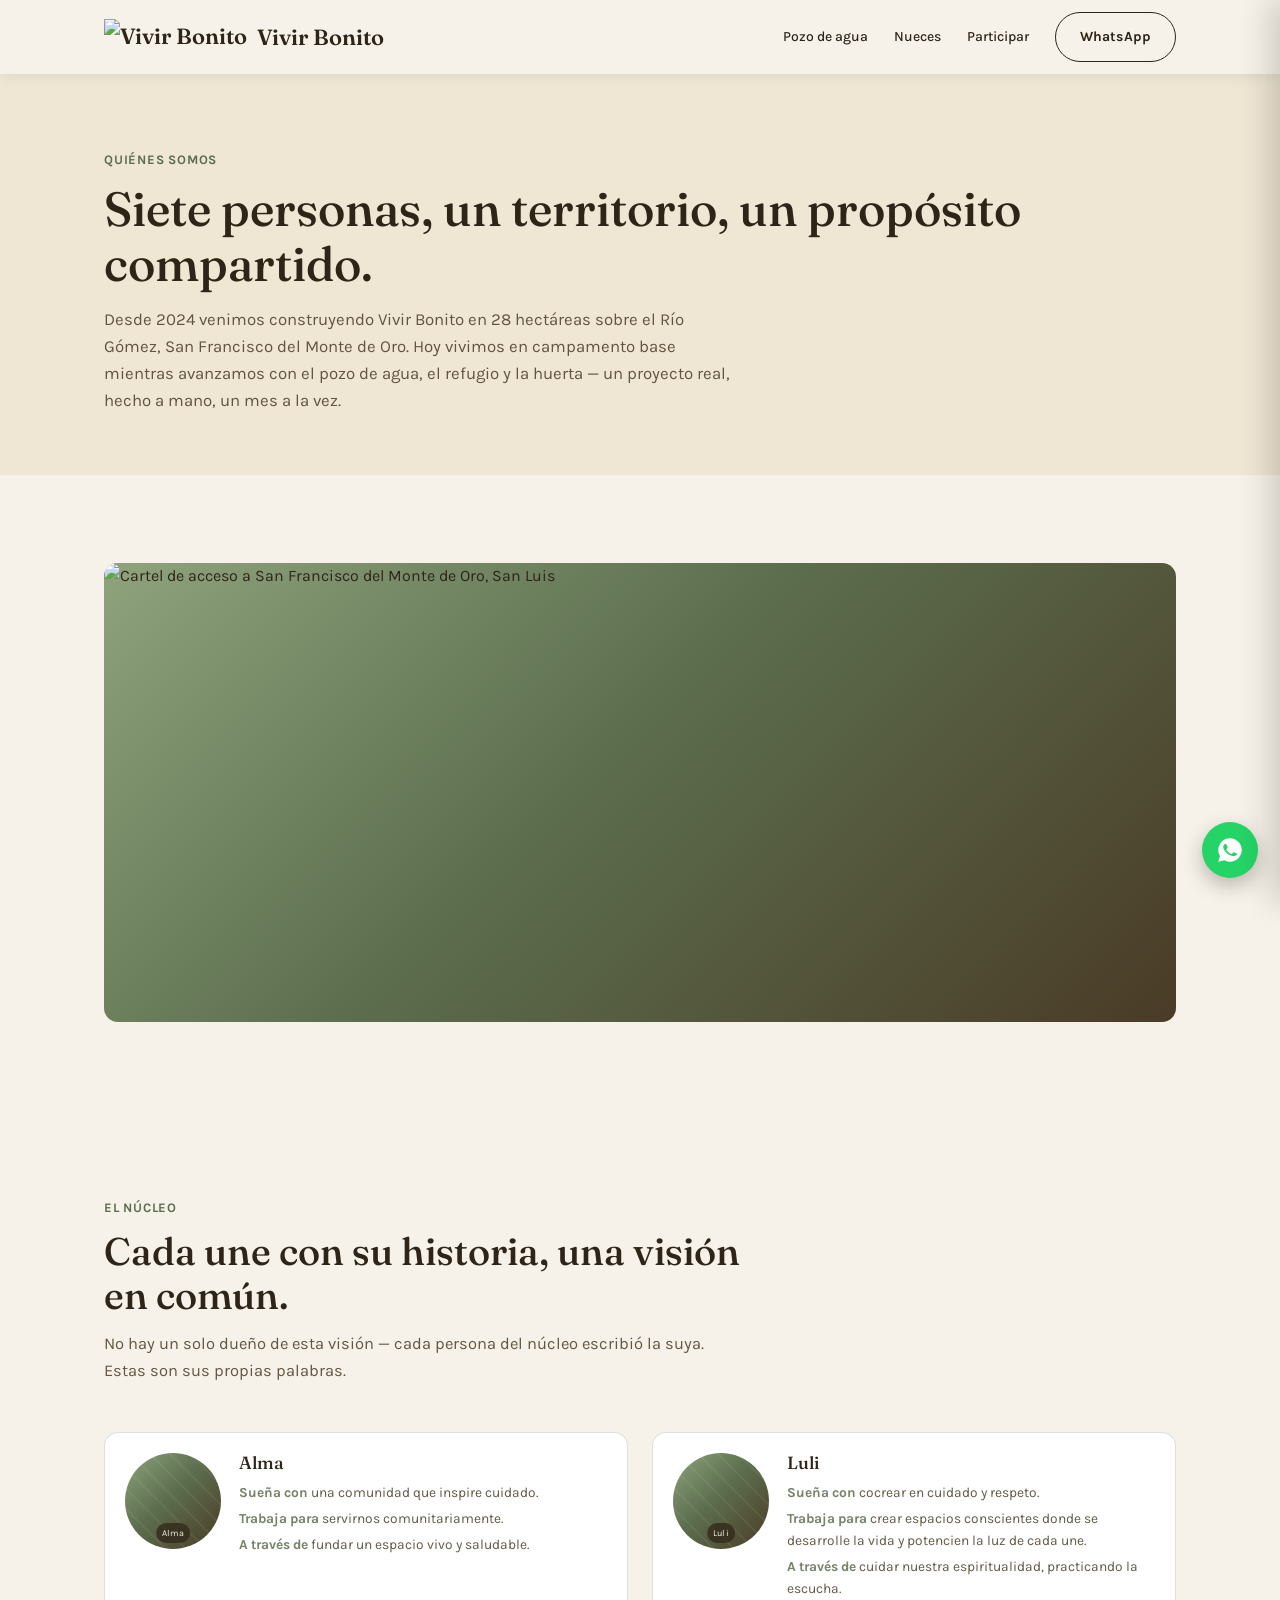
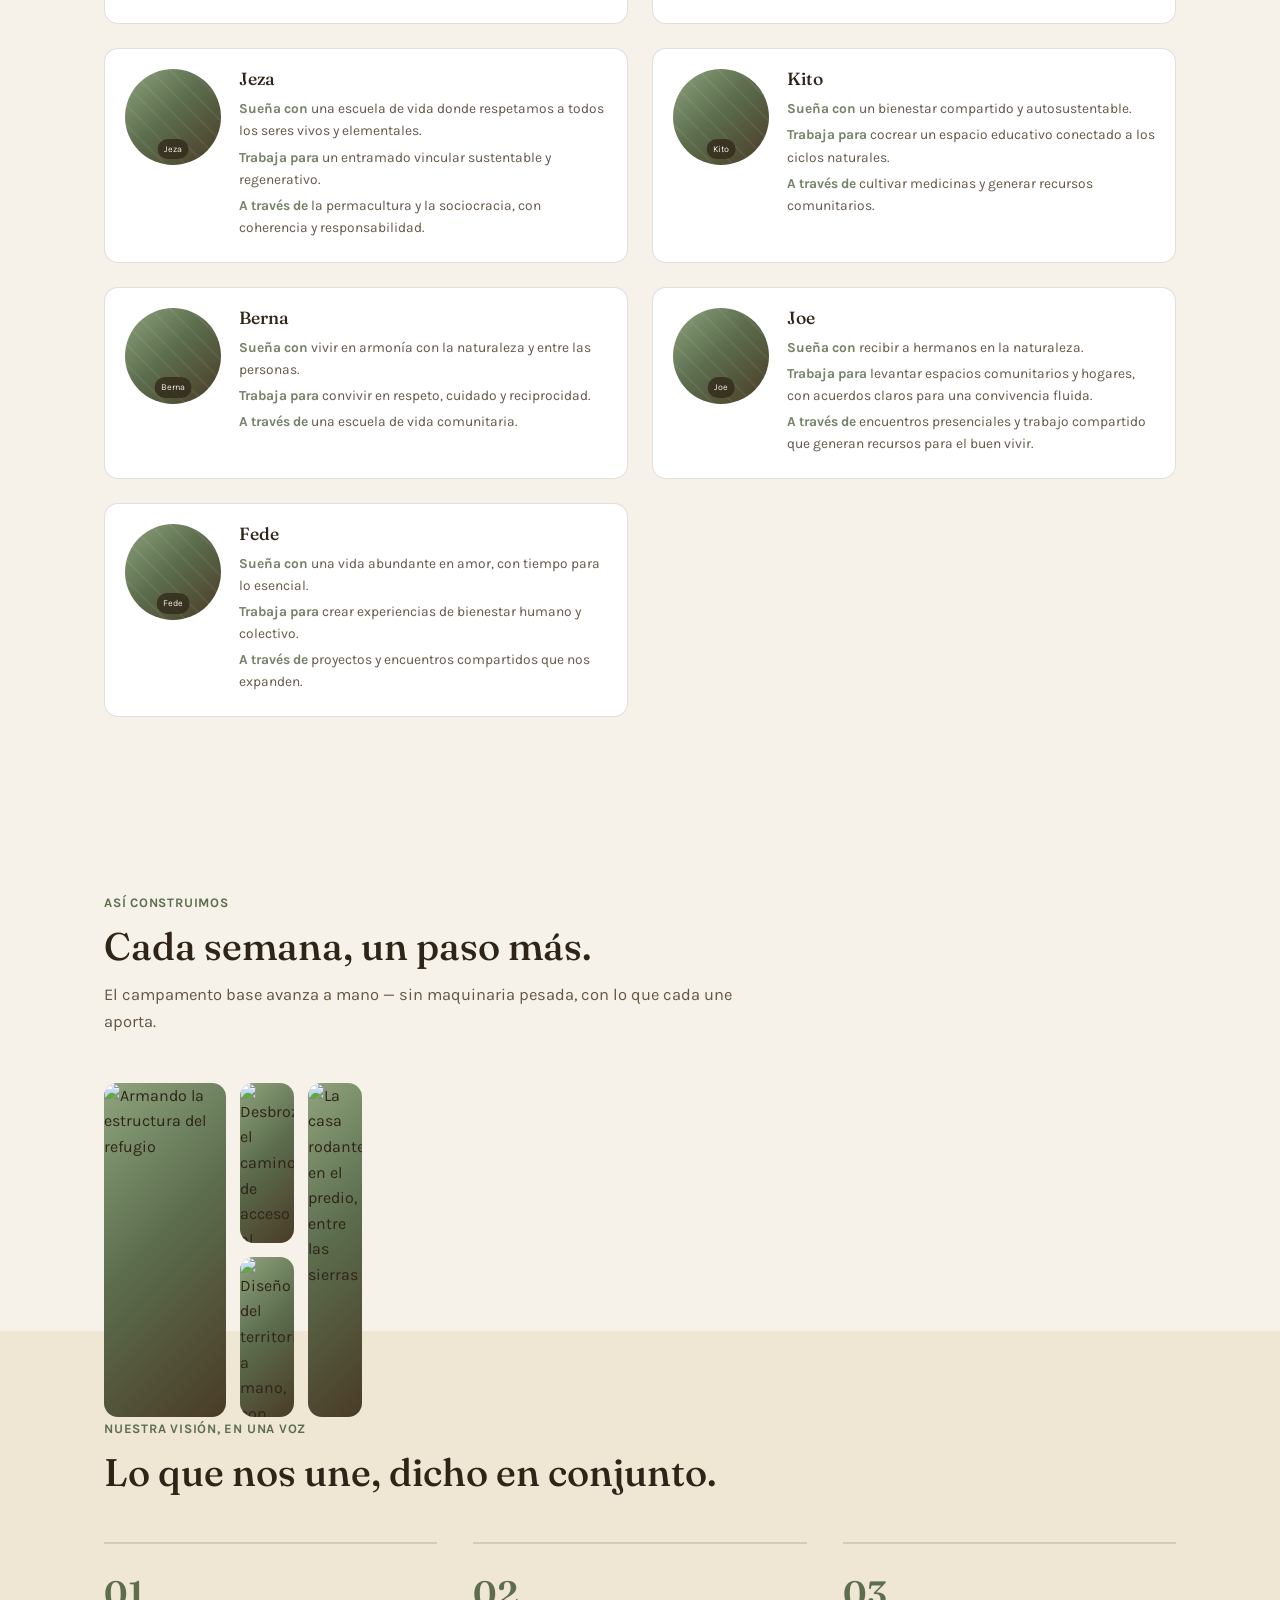
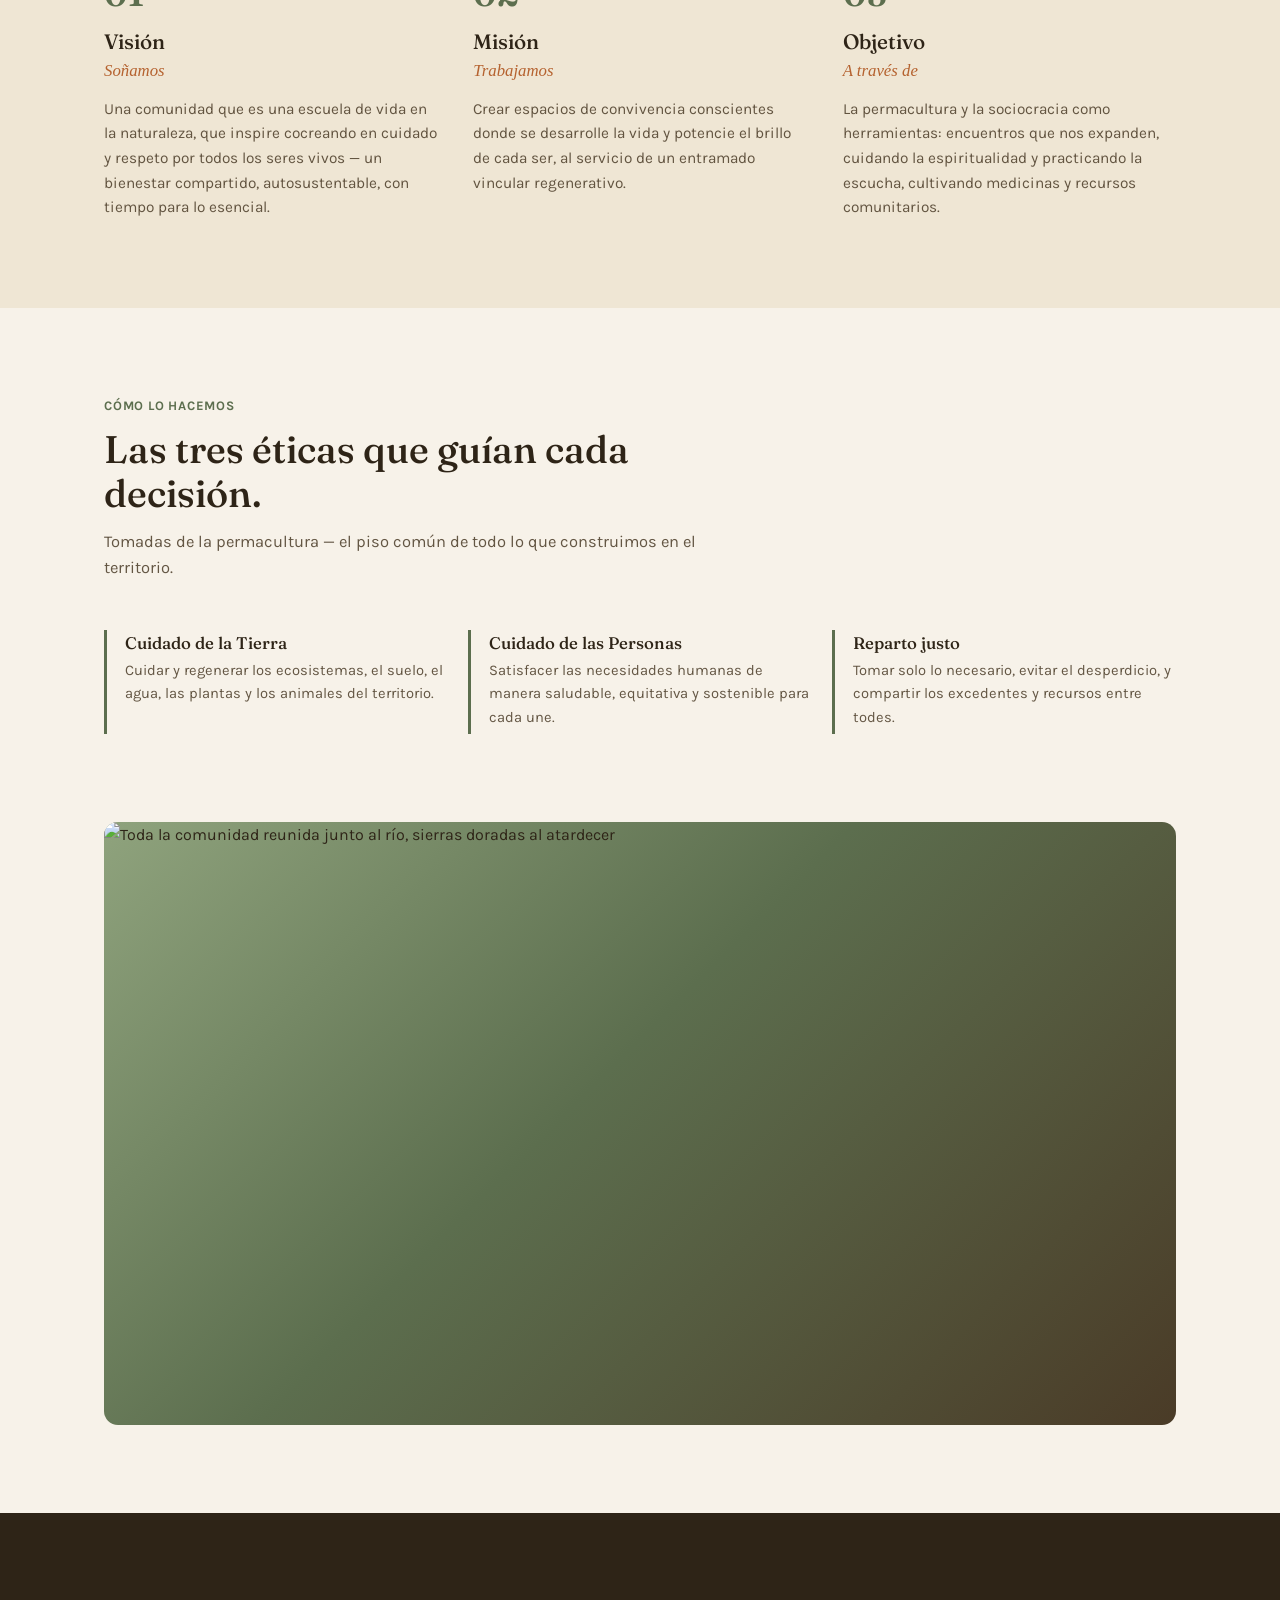
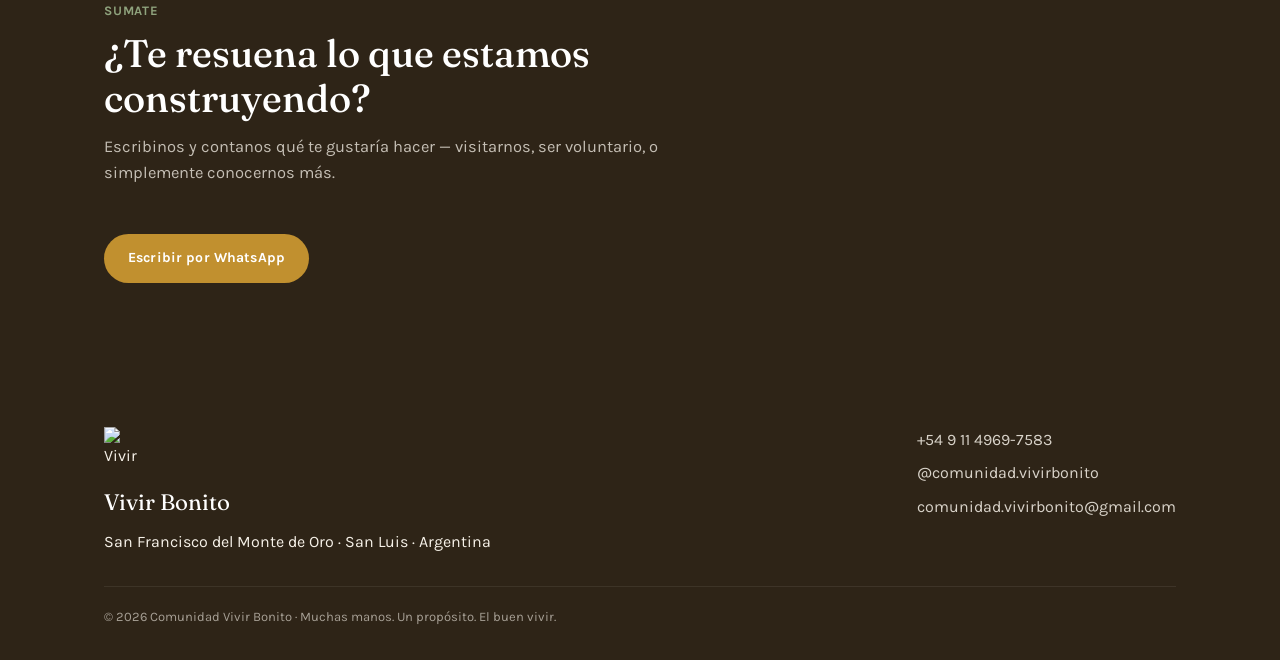
==== commit 39782ff4: "Add files via upload" ====
--- a/quienes-somos.html
+++ b/quienes-somos.html
@@ -49,22 +49,6 @@
   <div class="wrap">
     <div class="photo-slot filled reveal" style="aspect-ratio:21/9;margin-bottom:0;">
       <img src="https://res.cloudinary.com/rexsyexh/image/upload/f_auto,q_auto,w_1600/v1786999591/1772241876231_fo9xnv.jpg" alt="Cartel de acceso a San Francisco del Monte de Oro, San Luis">
-    </div>
-  </div>
-</section>
-
-<section id="video">
-  <div class="wrap">
-    <div class="section-head reveal">
-      <span class="section-eyebrow">Así lo anunciamos</span>
-      <h2>El día que Vivir Bonito empezó a brotar en la tierra.</h2>
-      <p>El posteo con el que presentamos el proyecto a nuestra comunidad de Instagram.</p>
-    </div>
-    <div class="reveal" style="max-width:540px;margin:0 auto;">
-      <blockquote class="instagram-media" data-instgrm-permalink="https://www.instagram.com/reel/DVoMBbAjvKW/" data-instgrm-version="14" style="background:#FFF; border:0; border-radius:12px; box-shadow:0 12px 30px rgba(46,36,23,0.12); margin:0; max-width:540px; min-width:280px; padding:0; width:100%;">
-        <a href="https://www.instagram.com/reel/DVoMBbAjvKW/" target="_blank" rel="noopener"></a>
-      </blockquote>
-      <script async src="//www.instagram.com/embed.js"></script>
     </div>
   </div>
 </section>
--- a/styles.css
+++ b/styles.css
@@ -258,7 +258,11 @@
 
 /* galería */
 .galeria-grid{display:grid;grid-template-columns:repeat(4,1fr);grid-auto-rows:160px;grid-auto-flow:dense;gap:14px;}
-@media(max-width:760px){.galeria-grid{grid-template-columns:repeat(2,1fr);grid-auto-rows:140px;}}
+@media(max-width:760px){
+  .galeria-grid{grid-template-columns:repeat(2,1fr);grid-auto-rows:unset;gap:12px;}
+  .galeria-grid .photo-slot{height:auto !important;aspect-ratio:1/1 !important;}
+  .g-wide,.g-tall,.g-big{grid-column:span 1 !important;grid-row:span 1 !important;}
+}
 .galeria-grid .photo-slot{aspect-ratio:unset;height:100%;cursor:zoom-in;}
 .galeria-grid .photo-slot img{transition:transform .5s var(--ease);}
 .galeria-grid .photo-slot:hover img{transform:scale(1.07);}
@@ -300,7 +304,24 @@
 }
 .wa-float:hover{transform:scale(1.08);}
 
-/* lightbox */
+/* ╔═ PATRÓN V1 — Reproductor propio estilo Reel ═╗ */
+.reel-player{
+  position:relative;aspect-ratio:9/16;max-width:360px;margin:0 auto;
+  border-radius:18px;overflow:hidden;background:#000;box-shadow:var(--shadow);
+}
+.reel-video{width:100%;height:100%;object-fit:cover;display:block;}
+.reel-play{
+  position:absolute;top:50%;left:50%;transform:translate(-50%,-50%);
+  width:74px;height:74px;border-radius:50%;
+  background:rgba(20,16,10,0.55);backdrop-filter:blur(4px);-webkit-backdrop-filter:blur(4px);
+  border:2px solid rgba(255,255,255,0.9);
+  display:flex;align-items:center;justify-content:center;cursor:pointer;
+  transition:transform .2s var(--cp-ease-out,cubic-bezier(.23,1,.32,1)),background .2s;
+}
+.reel-play:hover{transform:translate(-50%,-50%) scale(1.07);background:rgba(20,16,10,0.7);}
+.reel-play svg{margin-left:5px;}
+.reel-player.playing .reel-play{display:none;}
+/* ╚═ FIN PATRÓN V1 ═╝ */
 .lightbox{position:fixed;inset:0;background:rgba(10,8,5,0.94);z-index:300;display:none;align-items:center;justify-content:center;padding:32px;}
 .lightbox.open{display:flex;}
 .lightbox-img{max-width:90vw;max-height:85vh;border-radius:10px;box-shadow:0 20px 60px rgba(0,0,0,0.5);}
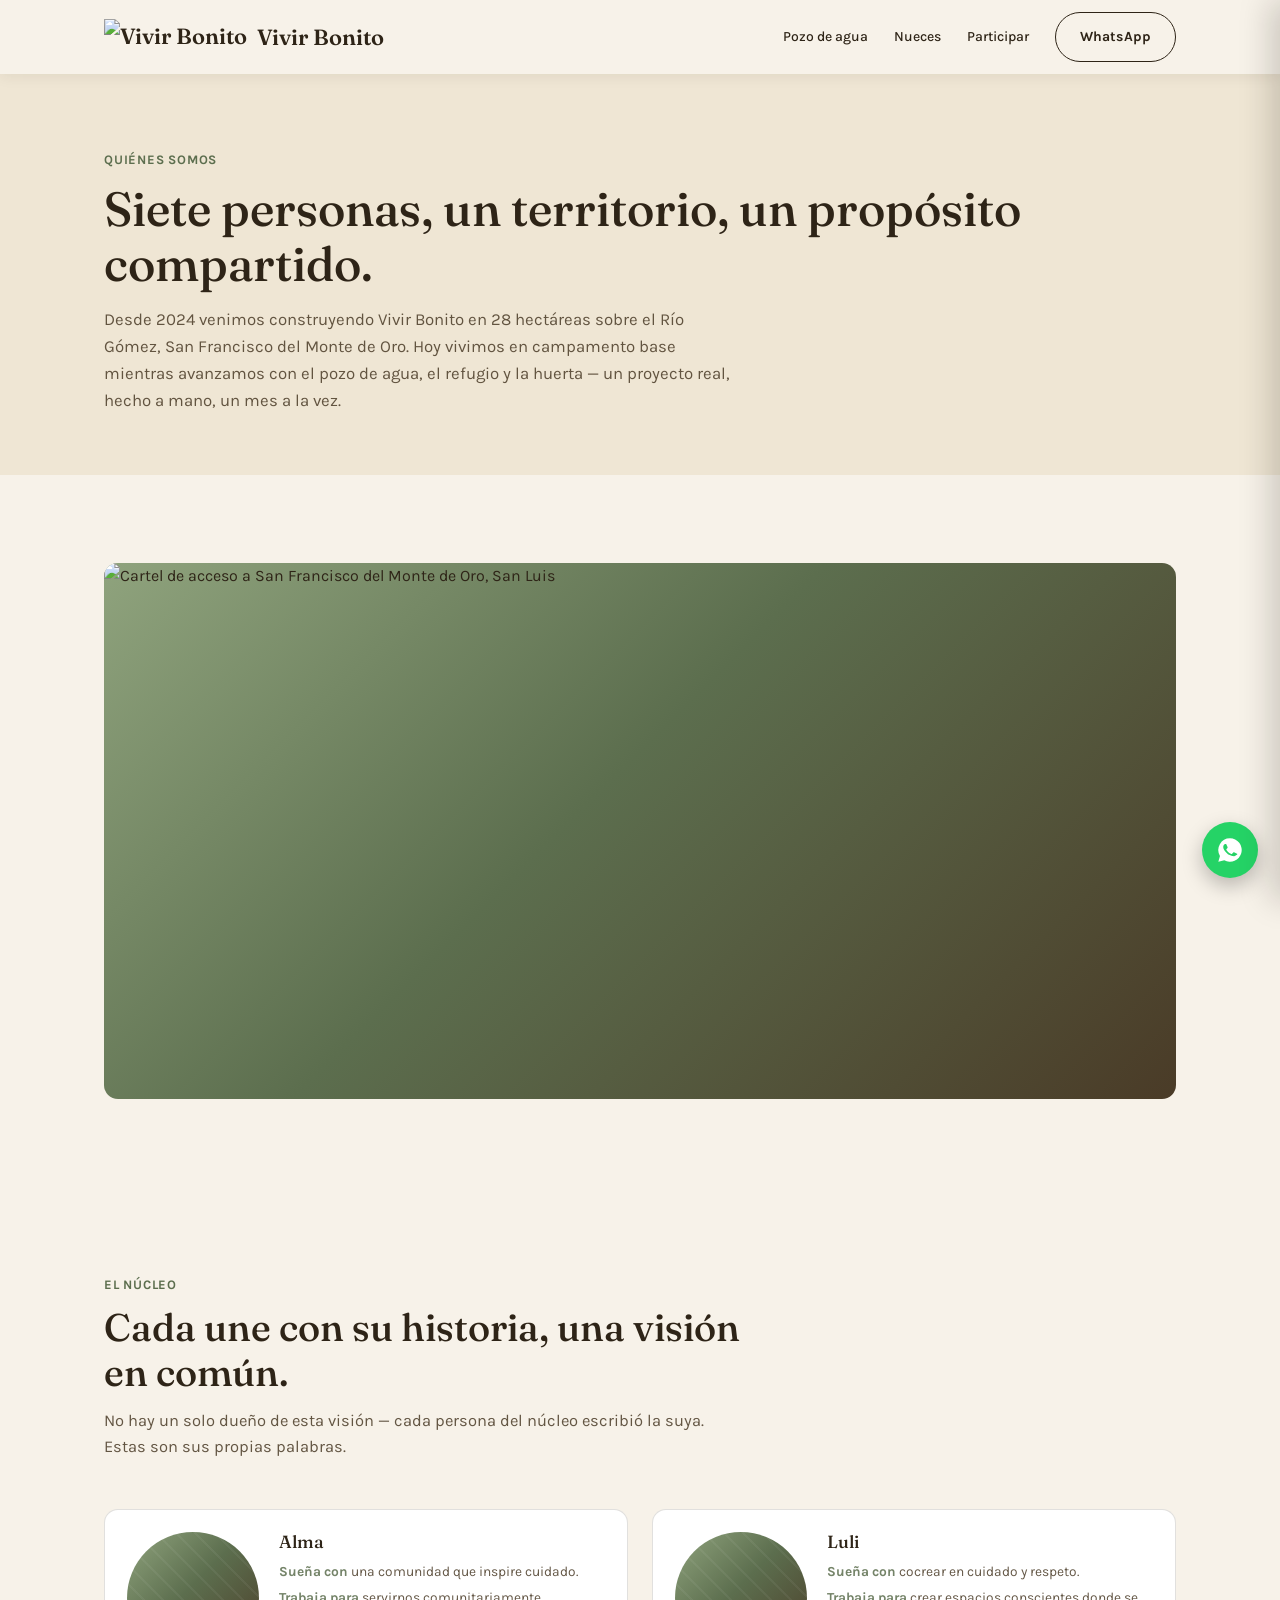
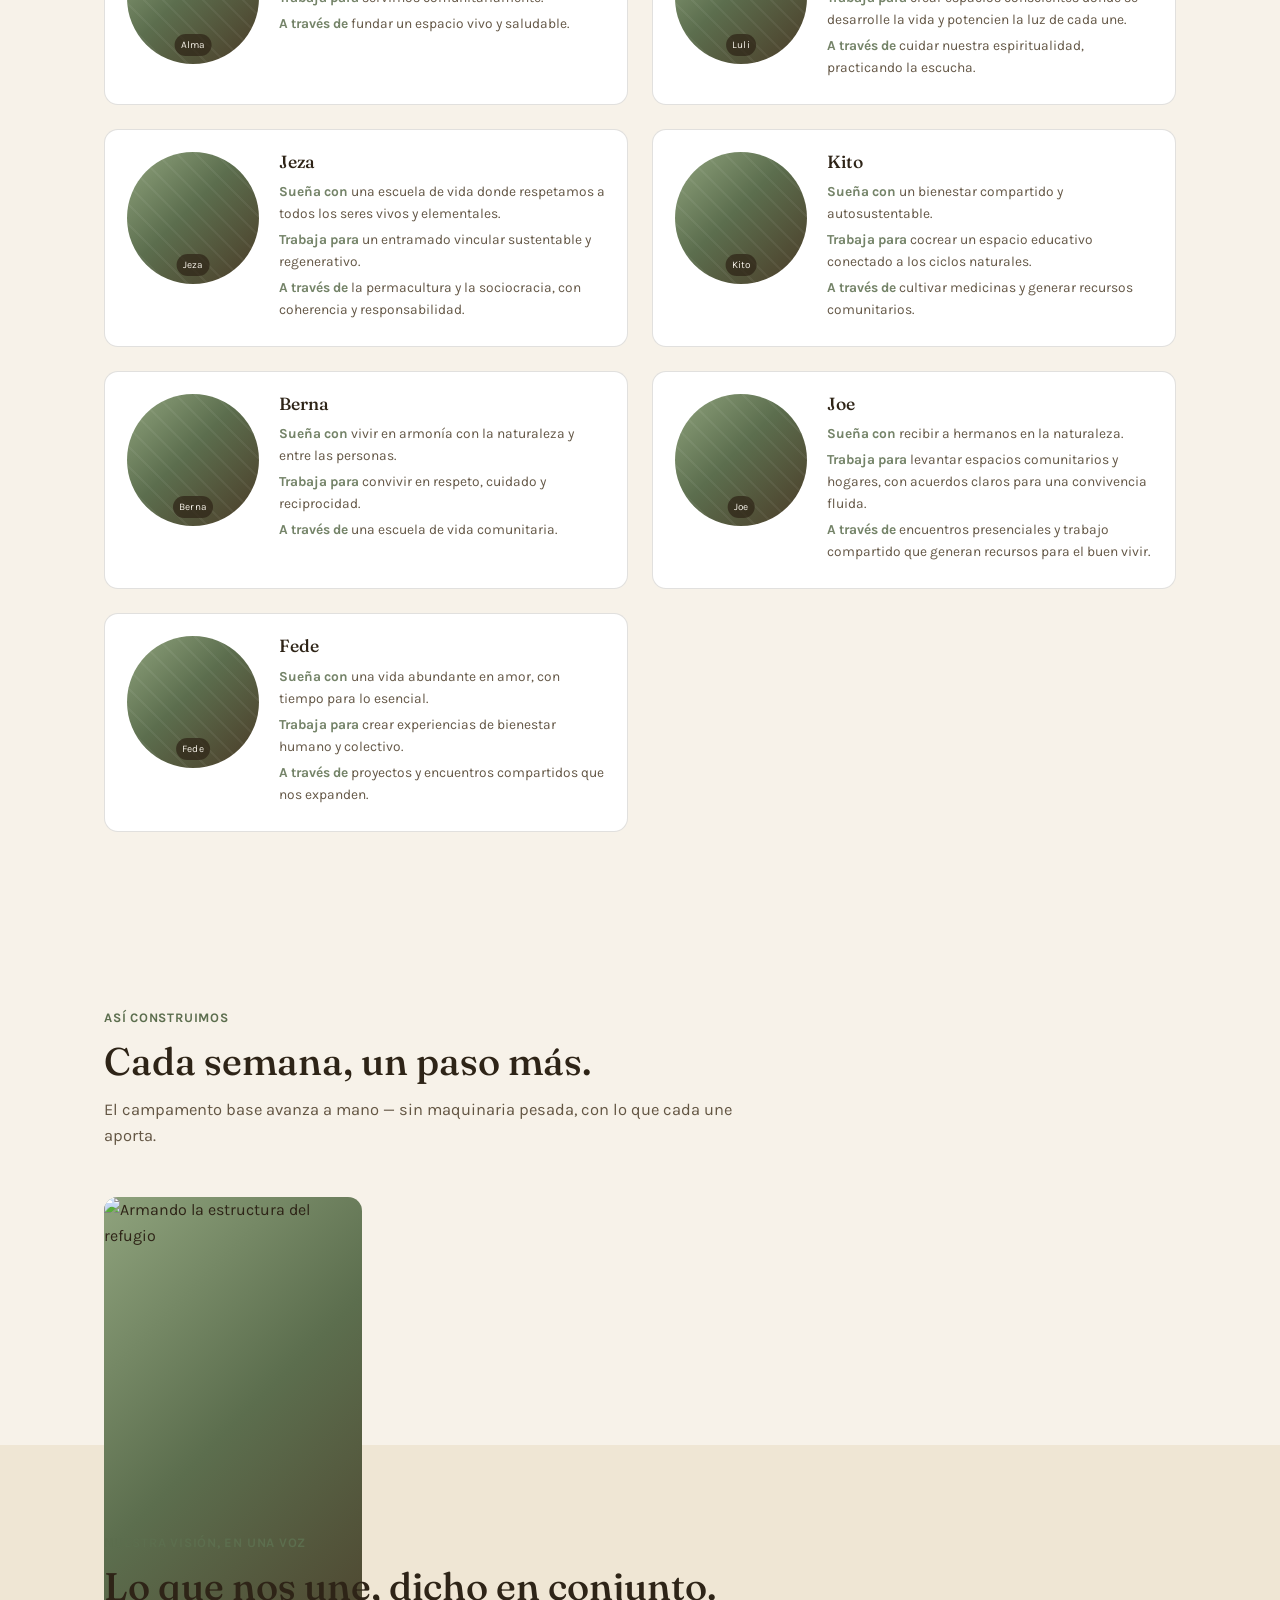
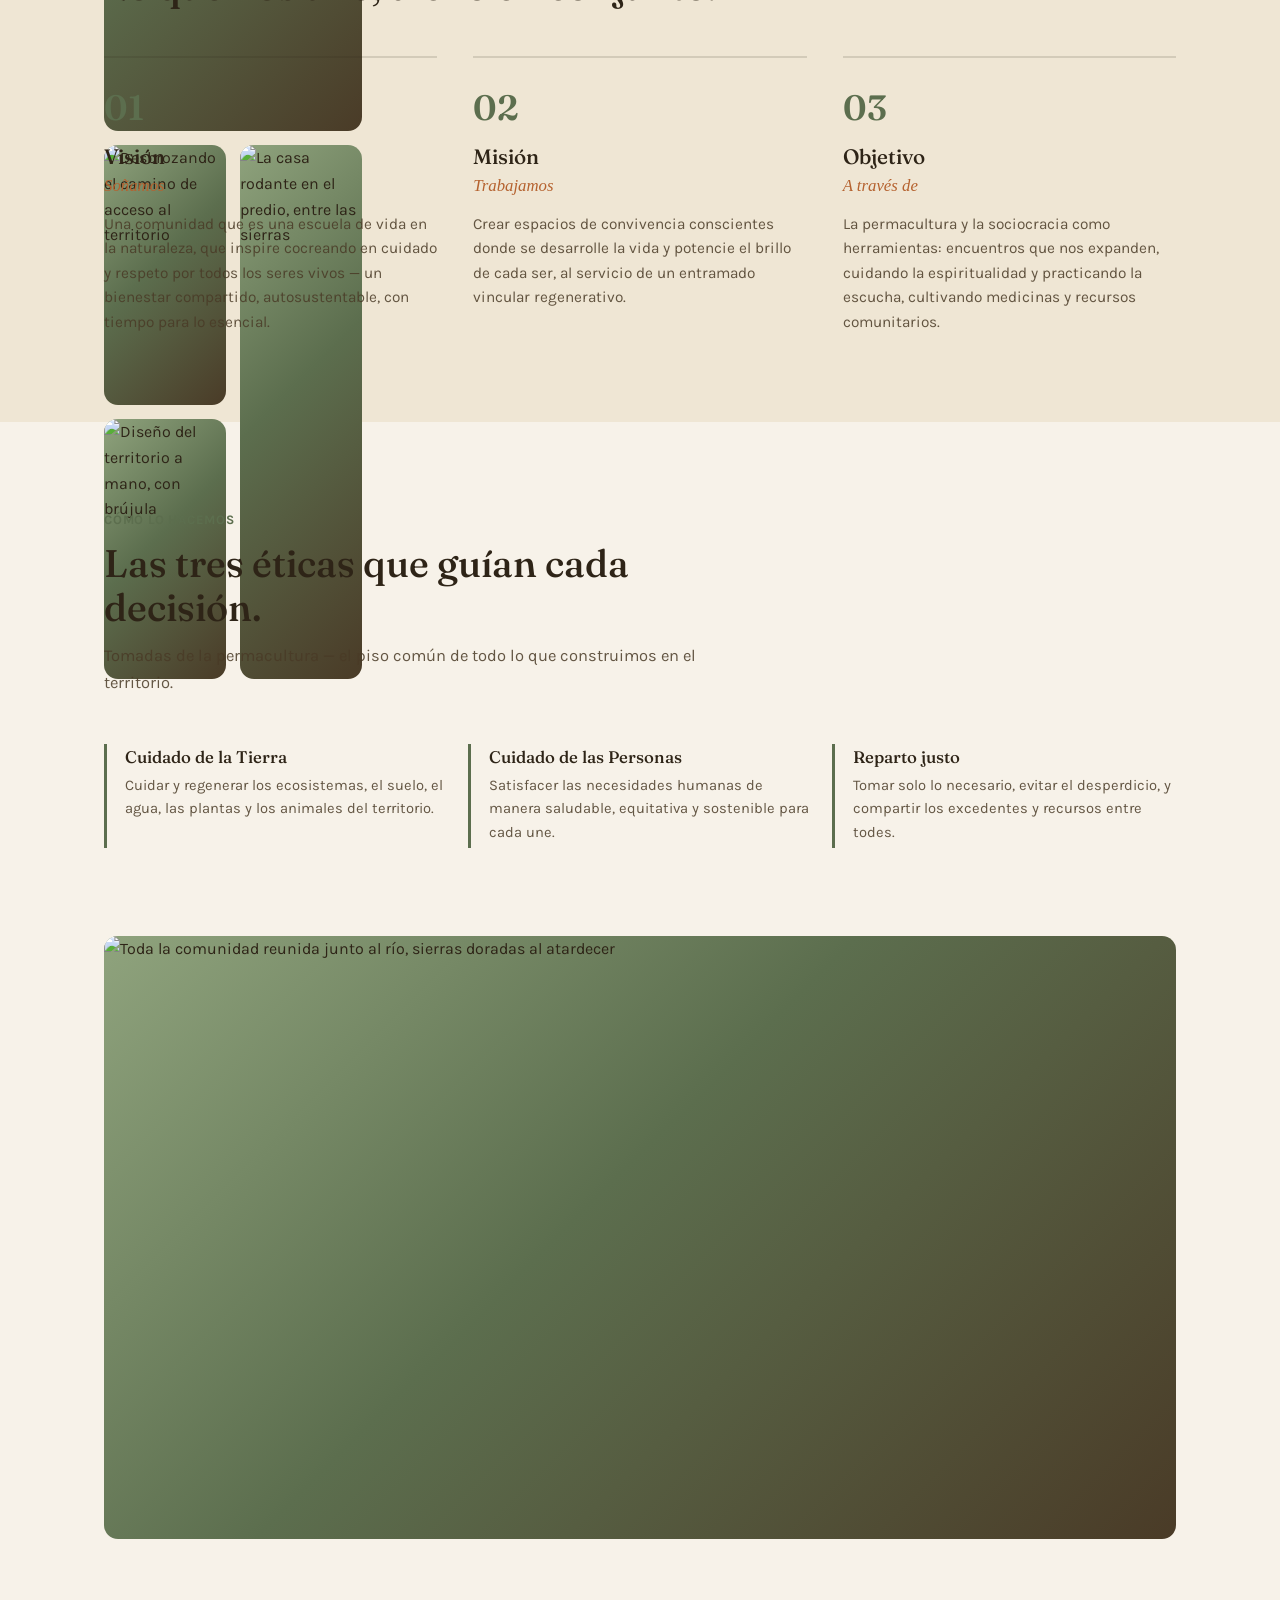
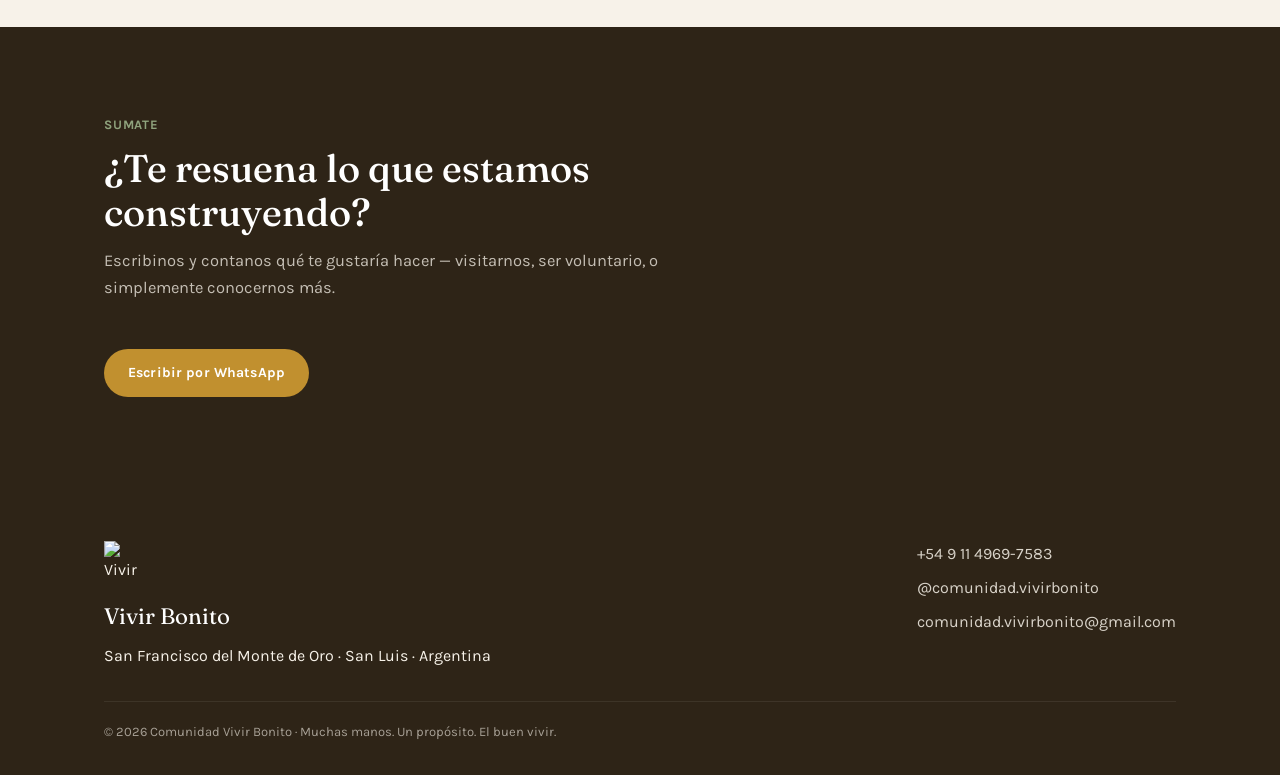
==== commit e79cc134: "Add files via upload" ====
--- a/quienes-somos.html
+++ b/quienes-somos.html
@@ -47,7 +47,7 @@
 
 <section>
   <div class="wrap">
-    <div class="photo-slot filled reveal" style="aspect-ratio:21/9;margin-bottom:0;">
+    <div class="photo-slot filled reveal" style="aspect-ratio:16/8;margin-bottom:0;">
       <img src="https://res.cloudinary.com/rexsyexh/image/upload/f_auto,q_auto,w_1600/v1786999591/1772241876231_fo9xnv.jpg" alt="Cartel de acceso a San Francisco del Monte de Oro, San Luis">
     </div>
   </div>
@@ -136,7 +136,7 @@
       <p>El campamento base avanza a mano — sin maquinaria pesada, con lo que cada une aporta.</p>
     </div>
     <div class="galeria-grid">
-    <div class="galeria-grid" id="qsGallery">
+    <div class="galeria-grid galeria-grid--grande" id="qsGallery">
       <div class="photo-slot filled reveal g-big"><img class="lightbox-trigger" src="https://res.cloudinary.com/rexsyexh/image/upload/f_auto,q_auto,w_1000/v1786999589/IMG_9527_ntevwc.heic" alt="Armando la estructura del refugio"></div>
       <div class="photo-slot filled reveal"><img class="lightbox-trigger" src="https://res.cloudinary.com/rexsyexh/image/upload/f_auto,q_auto,w_700/v1786999606/IMG_9747_afukws.heic" alt="Desbrozando el camino de acceso al territorio"></div>
       <div class="photo-slot filled reveal g-tall"><img class="lightbox-trigger" src="https://res.cloudinary.com/rexsyexh/image/upload/f_auto,q_auto,w_800/v1786998878/bondi_en_tierra_xcc06e.png" alt="La casa rodante en el predio, entre las sierras"></div>
--- a/styles.css
+++ b/styles.css
@@ -233,9 +233,9 @@
 /* founders (quienes somos) */
 .founder-grid{display:grid;grid-template-columns:repeat(2,1fr);gap:24px;}
 @media(max-width:700px){.founder-grid{grid-template-columns:1fr;}}
-.founder-card{display:grid;grid-template-columns:96px 1fr;gap:18px;background:#fff;border:1px solid var(--line);border-radius:var(--radius);padding:20px;}
-.founder-photo{width:96px;height:96px;border-radius:50%;}
-.founder-photo .photo-tag{margin:0;font-size:9px;padding:3px 6px;position:absolute;bottom:6px;left:50%;transform:translateX(-50%);white-space:nowrap;}
+.founder-card{display:grid;grid-template-columns:132px 1fr;gap:20px;background:#fff;border:1px solid var(--line);border-radius:var(--radius);padding:22px;align-items:start;}
+.founder-photo{width:132px;height:132px;border-radius:50%;}
+.founder-photo .photo-tag{margin:0;font-size:10px;padding:3px 6px;position:absolute;bottom:8px;left:50%;transform:translateX(-50%);white-space:nowrap;}
 .founder-card h3{font-size:1.1rem;margin-bottom:8px;}
 .founder-card .vmo{font-size:.86rem;color:var(--brown);opacity:.85;margin-bottom:4px;}
 .founder-card .vmo b{color:var(--sage);font-weight:700;}
@@ -263,6 +263,8 @@
   .galeria-grid .photo-slot{height:auto !important;aspect-ratio:1/1 !important;}
   .g-wide,.g-tall,.g-big{grid-column:span 1 !important;grid-row:span 1 !important;}
 }
+.galeria-grid--grande{grid-template-columns:repeat(2,1fr);grid-auto-rows:260px;}
+@media(max-width:760px){.galeria-grid--grande{grid-auto-rows:unset;}}
 .galeria-grid .photo-slot{aspect-ratio:unset;height:100%;cursor:zoom-in;}
 .galeria-grid .photo-slot img{transition:transform .5s var(--ease);}
 .galeria-grid .photo-slot:hover img{transform:scale(1.07);}
@@ -304,24 +306,6 @@
 }
 .wa-float:hover{transform:scale(1.08);}
 
-/* ╔═ PATRÓN V1 — Reproductor propio estilo Reel ═╗ */
-.reel-player{
-  position:relative;aspect-ratio:9/16;max-width:360px;margin:0 auto;
-  border-radius:18px;overflow:hidden;background:#000;box-shadow:var(--shadow);
-}
-.reel-video{width:100%;height:100%;object-fit:cover;display:block;}
-.reel-play{
-  position:absolute;top:50%;left:50%;transform:translate(-50%,-50%);
-  width:74px;height:74px;border-radius:50%;
-  background:rgba(20,16,10,0.55);backdrop-filter:blur(4px);-webkit-backdrop-filter:blur(4px);
-  border:2px solid rgba(255,255,255,0.9);
-  display:flex;align-items:center;justify-content:center;cursor:pointer;
-  transition:transform .2s var(--cp-ease-out,cubic-bezier(.23,1,.32,1)),background .2s;
-}
-.reel-play:hover{transform:translate(-50%,-50%) scale(1.07);background:rgba(20,16,10,0.7);}
-.reel-play svg{margin-left:5px;}
-.reel-player.playing .reel-play{display:none;}
-/* ╚═ FIN PATRÓN V1 ═╝ */
 .lightbox{position:fixed;inset:0;background:rgba(10,8,5,0.94);z-index:300;display:none;align-items:center;justify-content:center;padding:32px;}
 .lightbox.open{display:flex;}
 .lightbox-img{max-width:90vw;max-height:85vh;border-radius:10px;box-shadow:0 20px 60px rgba(0,0,0,0.5);}
